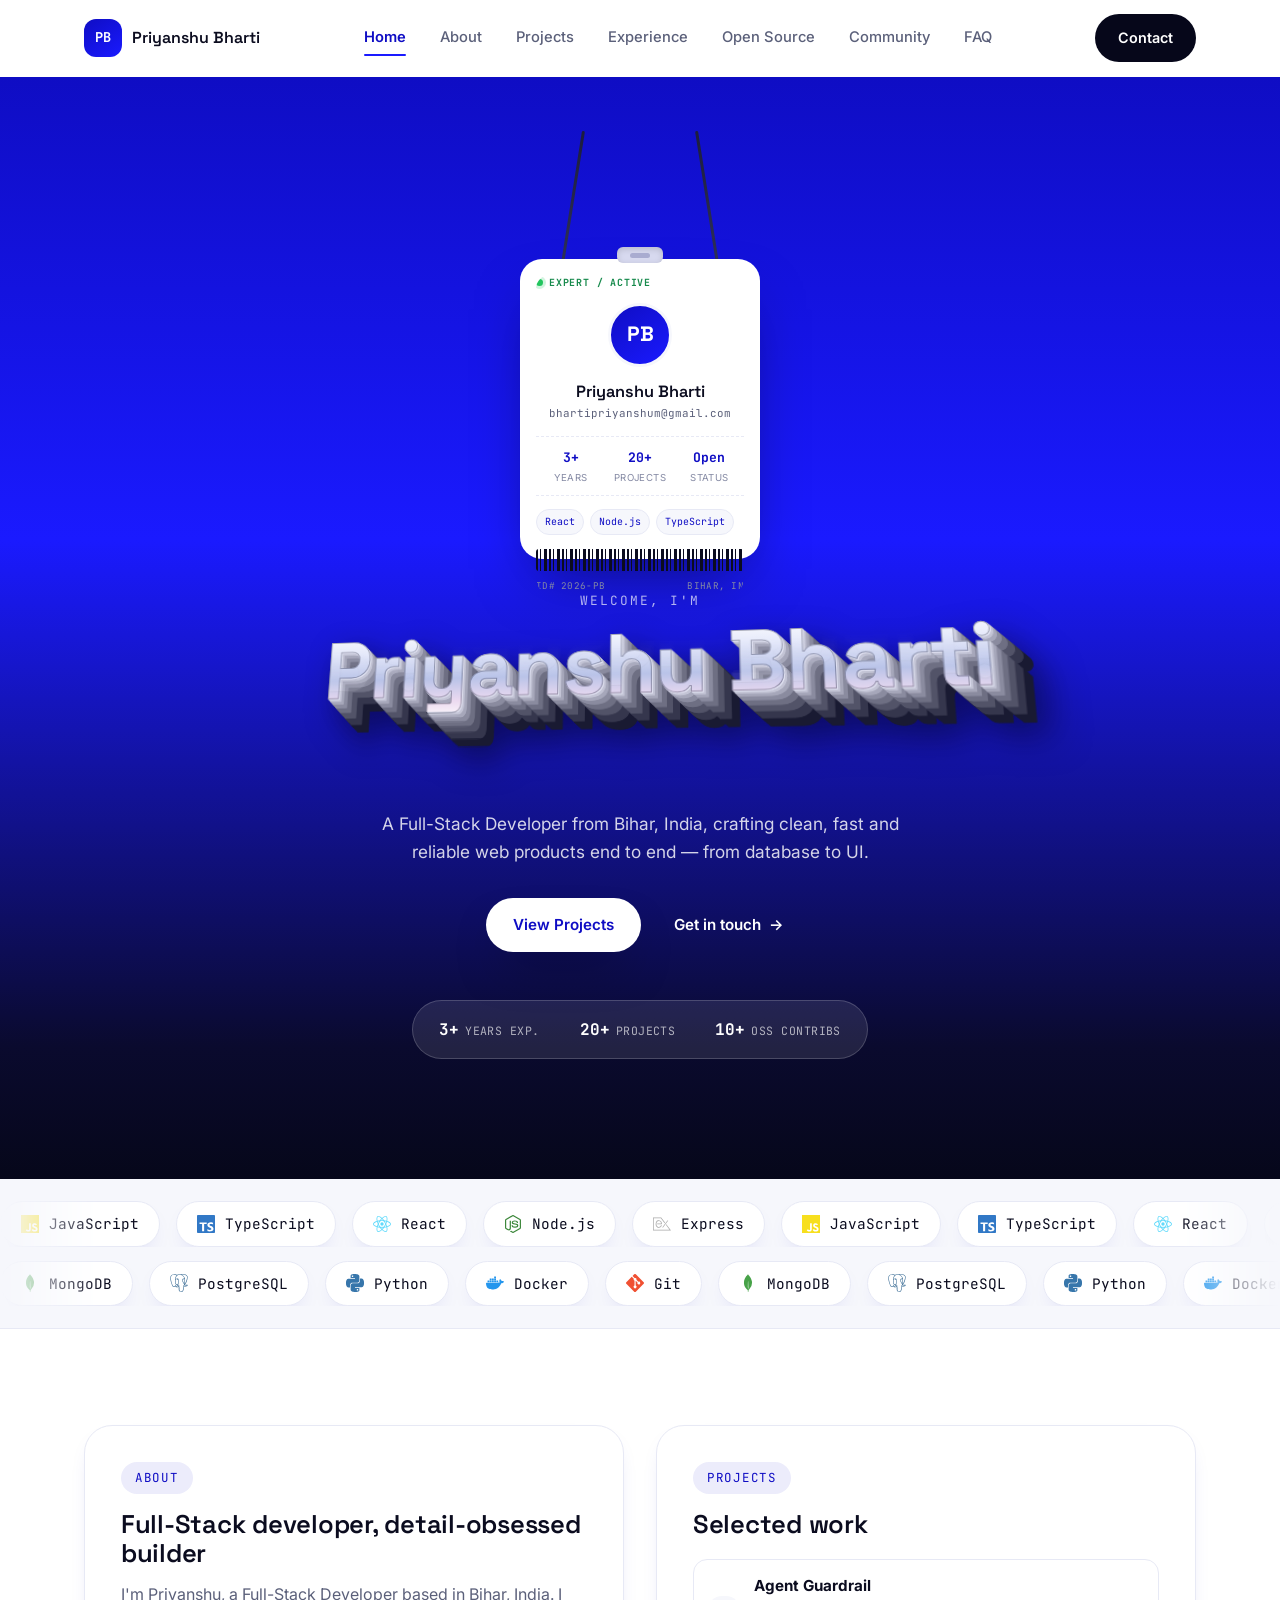
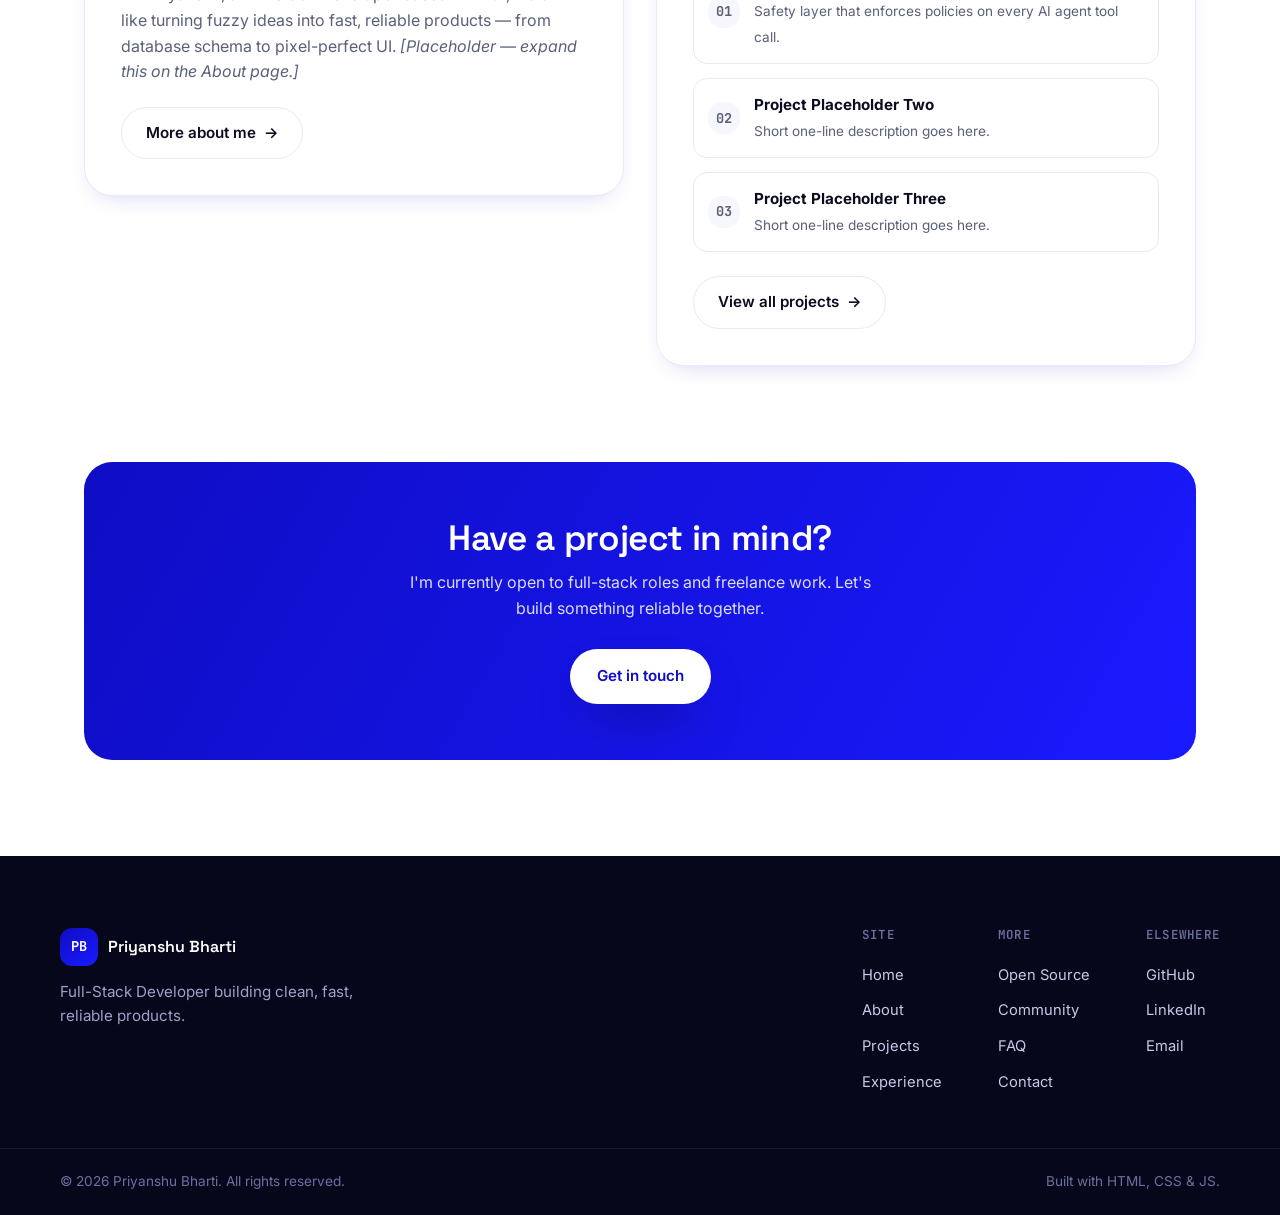
==== index.html @ 0a320a53 "Add home page with hero, tech marquee and animated ID badge Hero section with a 3D chrome name effec" ====
<!DOCTYPE html>
<html lang="en">
<head>
<meta charset="UTF-8" />
<meta name="viewport" content="width=device-width, initial-scale=1.0" />
<title>Priyanshu Bharti — Full-Stack Developer</title>
<meta name="description" content="Priyanshu Bharti is a Full-Stack Developer from Bihar, India, building clean, fast, reliable products with JavaScript, React, Node.js and more." />
<link rel="preconnect" href="https://fonts.googleapis.com" />
<link rel="preconnect" href="https://fonts.gstatic.com" crossorigin />
<link href="https://fonts.googleapis.com/css2?family=Space+Grotesk:wght@500;600;700&family=Inter:wght@400;500;600&family=JetBrains+Mono:wght@400;500;700&display=swap" rel="stylesheet" />
<link rel="stylesheet" href="css/styles.css" />
</head>
<body>

<!-- ============ NAV ============ -->
<header class="site-header">
  <div class="container nav-wrap">
    <a href="index.html" class="logo">
      <span class="logo-mark">PB</span>
      <span class="logo-name">Priyanshu Bharti</span>
    </a>

    <nav class="nav" id="siteNav">
      <a href="index.html" class="nav-link active">Home</a>
      <a href="about.html" class="nav-link">About</a>
      <a href="projects.html" class="nav-link">Projects</a>
      <a href="experience.html" class="nav-link">Experience</a>
      <a href="opensource.html" class="nav-link">Open Source</a>
      <a href="community.html" class="nav-link">Community</a>
      <a href="faq.html" class="nav-link">FAQ</a>
    </nav>

    <div class="nav-actions">
      <a href="contact.html" class="btn btn-pill-dark">Contact</a>
      <button class="hamburger" id="hamburgerBtn" aria-label="Toggle menu" aria-expanded="false" aria-controls="siteNav">
        <span></span><span></span><span></span>
      </button>
    </div>
  </div>
</header>

<!-- ============ HERO ============ -->
<section class="hero">
  <div class="lanyard">
    <div class="cord cord-left"></div>
    <div class="cord cord-right"></div>

    <div class="badge-card">
      <div class="badge-clip"><div class="badge-clip-hole"></div></div>

      <div class="badge-face">
        <div class="badge-shimmer" aria-hidden="true"></div>
        <div class="badge-hover-sweep" aria-hidden="true"></div>

        <div class="badge-status"><span class="status-dot"></span>EXPERT / ACTIVE</div>

        <div class="badge-photo">PB</div>
        <div class="badge-name">Priyanshu Bharti</div>
        <div class="badge-email">bhartipriyanshum@gmail.com</div>

        <div class="badge-stats">
          <div class="badge-stat"><span class="stat-num" data-counter="3" data-suffix="+">3+</span><span class="stat-label">Years</span></div>
          <div class="badge-stat"><span class="stat-num" data-counter="20" data-suffix="+">20+</span><span class="stat-label">Projects</span></div>
          <div class="badge-stat"><span class="stat-num">Open</span><span class="stat-label">Status</span></div>
        </div>

        <div class="badge-tags">
          <span class="tag">React</span>
          <span class="tag">Node.js</span>
          <span class="tag">TypeScript</span>
        </div>

        <div class="badge-barcode"></div>

        <div class="badge-footer">
          <span>ID# 2026-PB</span>
          <span>BIHAR, IN</span>
        </div>
      </div>
    </div>
  </div>

  <div class="hero-content container">
    <p class="hero-lead">Welcome, I'm</p>
    <h1 class="chrome-name">
      <span class="chrome-name-3d">
        <span class="chrome-name-face">Priyanshu Bharti</span>
        <span class="chrome-name-reflection" aria-hidden="true">Priyanshu Bharti</span>
      </span>
    </h1>
    <p class="hero-sub">A Full-Stack Developer from Bihar, India, crafting clean, fast and reliable web products end to end — from database to UI.</p>

    <div class="hero-ctas">
      <a href="projects.html" class="btn btn-white-pill">View Projects</a>
      <a href="contact.html" class="btn btn-ghost">Get in touch <span class="arrow-shift">→</span></a>
    </div>

    <div class="hero-stats">
      <div class="hero-stat"><strong data-counter="3" data-suffix="+">3+</strong><span>Years Exp.</span></div>
      <div class="hero-stat"><strong data-counter="20" data-suffix="+">20+</strong><span>Projects</span></div>
      <div class="hero-stat"><strong data-counter="10" data-suffix="+">10+</strong><span>OSS Contribs</span></div>
    </div>
  </div>
</section>

<!-- ============ MARQUEE ============ -->
<section class="marquee-section">
  <div class="marquee-sheen" aria-hidden="true"></div>

  <div class="marquee">
    <div class="marquee-track marquee-track-left">
      <span class="tech-chip" style="--brand:#F7DF1E"><img class="tech-chip-icon" src="assets/icons/javascript.svg" alt="" loading="lazy" />JavaScript</span>
      <span class="tech-chip" style="--brand:#3178C6"><img class="tech-chip-icon" src="assets/icons/typescript.svg" alt="" loading="lazy" />TypeScript</span>
      <span class="tech-chip" style="--brand:#61DAFB"><img class="tech-chip-icon" src="assets/icons/react.svg" alt="" loading="lazy" />React</span>
      <span class="tech-chip" style="--brand:#3C873A"><img class="tech-chip-icon" src="assets/icons/nodejs.svg" alt="" loading="lazy" />Node.js</span>
      <span class="tech-chip" style="--brand:#A9A9A9"><img class="tech-chip-icon" src="assets/icons/express.svg" alt="" loading="lazy" />Express</span>
      <span class="tech-chip" style="--brand:#F7DF1E"><img class="tech-chip-icon" src="assets/icons/javascript.svg" alt="" loading="lazy" />JavaScript</span>
      <span class="tech-chip" style="--brand:#3178C6"><img class="tech-chip-icon" src="assets/icons/typescript.svg" alt="" loading="lazy" />TypeScript</span>
      <span class="tech-chip" style="--brand:#61DAFB"><img class="tech-chip-icon" src="assets/icons/react.svg" alt="" loading="lazy" />React</span>
      <span class="tech-chip" style="--brand:#3C873A"><img class="tech-chip-icon" src="assets/icons/nodejs.svg" alt="" loading="lazy" />Node.js</span>
      <span class="tech-chip" style="--brand:#A9A9A9"><img class="tech-chip-icon" src="assets/icons/express.svg" alt="" loading="lazy" />Express</span>
    </div>
  </div>

  <div class="marquee">
    <div class="marquee-track marquee-track-right">
      <span class="tech-chip" style="--brand:#47A248"><img class="tech-chip-icon" src="assets/icons/mongodb.svg" alt="" loading="lazy" />MongoDB</span>
      <span class="tech-chip" style="--brand:#336791"><img class="tech-chip-icon" src="assets/icons/postgresql.svg" alt="" loading="lazy" />PostgreSQL</span>
      <span class="tech-chip" style="--brand:#3776AB"><img class="tech-chip-icon" src="assets/icons/python.svg" alt="" loading="lazy" />Python</span>
      <span class="tech-chip" style="--brand:#2496ED"><img class="tech-chip-icon" src="assets/icons/docker.svg" alt="" loading="lazy" />Docker</span>
      <span class="tech-chip" style="--brand:#F05032"><img class="tech-chip-icon" src="assets/icons/git.svg" alt="" loading="lazy" />Git</span>
      <span class="tech-chip" style="--brand:#47A248"><img class="tech-chip-icon" src="assets/icons/mongodb.svg" alt="" loading="lazy" />MongoDB</span>
      <span class="tech-chip" style="--brand:#336791"><img class="tech-chip-icon" src="assets/icons/postgresql.svg" alt="" loading="lazy" />PostgreSQL</span>
      <span class="tech-chip" style="--brand:#3776AB"><img class="tech-chip-icon" src="assets/icons/python.svg" alt="" loading="lazy" />Python</span>
      <span class="tech-chip" style="--brand:#2496ED"><img class="tech-chip-icon" src="assets/icons/docker.svg" alt="" loading="lazy" />Docker</span>
      <span class="tech-chip" style="--brand:#F05032"><img class="tech-chip-icon" src="assets/icons/git.svg" alt="" loading="lazy" />Git</span>
    </div>
  </div>
</section>

<!-- ============ ABOUT + PROJECTS PREVIEW ============ -->
<section class="section">
  <div class="container preview-grid reveal-group">
    <div class="preview-card">
      <span class="eyebrow">About</span>
      <h2 class="section-title" style="font-size:1.6rem;">Full-Stack developer, detail-obsessed builder</h2>
      <p style="color:var(--muted); margin-bottom:22px;">I'm Priyanshu, a Full-Stack Developer based in Bihar, India. I like turning fuzzy ideas into fast, reliable products — from database schema to pixel-perfect UI. <em>[Placeholder — expand this on the About page.]</em></p>
      <a href="about.html" class="btn btn-outline">More about me <span class="arrow-shift">→</span></a>
    </div>

    <div class="preview-card">
      <span class="eyebrow">Projects</span>
      <h2 class="section-title" style="font-size:1.6rem;">Selected work</h2>

      <div class="preview-projects-list">
        <div class="preview-project-row">
          <span class="mini-num">01</span>
          <div><strong>Agent Guardrail</strong><span>Safety layer that enforces policies on every AI agent tool call.</span></div>
        </div>
        <div class="preview-project-row">
          <span class="mini-num">02</span>
          <div><strong>Project Placeholder Two</strong><span>Short one-line description goes here.</span></div>
        </div>
        <div class="preview-project-row">
          <span class="mini-num">03</span>
          <div><strong>Project Placeholder Three</strong><span>Short one-line description goes here.</span></div>
        </div>
      </div>

      <a href="projects.html" class="btn btn-outline">View all projects <span class="arrow-shift">→</span></a>
    </div>
  </div>
</section>

<!-- ============ CONTACT CTA ============ -->
<section class="section" style="padding-top:0;">
  <div class="container">
    <div class="contact-cta reveal">
      <h2>Have a project in mind?</h2>
      <p>I'm currently open to full-stack roles and freelance work. Let's build something reliable together.</p>
      <a href="contact.html" class="btn btn-white-pill">Get in touch</a>
    </div>
  </div>
</section>

<!-- ============ FOOTER ============ -->
<footer class="site-footer">
  <div class="container footer-top">
    <div class="footer-brand">
      <div class="logo">
        <span class="logo-mark">PB</span>
        <span class="logo-name">Priyanshu Bharti</span>
      </div>
      <p class="footer-tagline">Full-Stack Developer building clean, fast, reliable products.</p>
    </div>

    <div class="footer-cols">
      <div class="footer-col">
        <h4>Site</h4>
        <a href="index.html">Home</a>
        <a href="about.html">About</a>
        <a href="projects.html">Projects</a>
        <a href="experience.html">Experience</a>
      </div>
      <div class="footer-col">
        <h4>More</h4>
        <a href="opensource.html">Open Source</a>
        <a href="community.html">Community</a>
        <a href="faq.html">FAQ</a>
        <a href="contact.html">Contact</a>
      </div>
      <div class="footer-col">
        <h4>Elsewhere</h4>
        <a href="https://github.com/" target="_blank" rel="noopener">GitHub</a>
        <a href="https://linkedin.com/" target="_blank" rel="noopener">LinkedIn</a>
        <a href="mailto:bhartipriyanshum@gmail.com">Email</a>
      </div>
    </div>
  </div>

  <div class="footer-bottom">
    <div class="container footer-bottom-inner">
      <p>&copy; 2026 Priyanshu Bharti. All rights reserved.</p>
      <p class="footer-note">Built with HTML, CSS &amp; JS.</p>
    </div>
  </div>
</footer>

<script src="js/script.js"></script>
</body>
</html>
---- css/styles.css ----
/* =========================================================
   Priyanshu Bharti — Portfolio
   Shared stylesheet, linked from every page.
   ========================================================= */

/* ---------- 1. Reset ---------- */
*, *::before, *::after { box-sizing: border-box; }
html, body, h1, h2, h3, h4, p, ul, ol, figure, blockquote { margin: 0; }
ul { padding: 0; list-style: none; }
img { max-width: 100%; display: block; }
a { color: inherit; text-decoration: none; }
button { font: inherit; color: inherit; background: none; border: none; cursor: pointer; }
input, textarea { font: inherit; color: inherit; }
html { scroll-behavior: smooth; }

/* ---------- 2. Design tokens ---------- */
:root {
  --ink: #0b0c1f;
  --muted: #5b607a;
  --muted-soft: #8489a3;
  --line: #e7e9f5;
  --bg-soft: #f6f7fc;
  --white: #ffffff;

  --blue-deep: #0f0dc4;
  --blue-electric: #1a1aff;
  --blue-mid: #4338ff;
  --navy: #06071a;
  --navy-2: #0b0d28;
  --navy-3: #11133a;

  --r-lg: 28px;
  --r-md: 20px;
  --r-sm: 14px;
  --r-pill: 999px;

  --shadow-sm: 0 10px 25px -14px rgba(15, 13, 196, 0.25);
  --shadow-md: 0 24px 48px -20px rgba(15, 13, 196, 0.32);
  --shadow-navy: 0 24px 48px -20px rgba(0, 0, 0, 0.55);

  --font-display: "Space Grotesk", sans-serif;
  --font-body: "Inter", sans-serif;
  --font-mono: "JetBrains Mono", monospace;

  /* motion */
  --ease-out-expo: cubic-bezier(0.16, 1, 0.3, 1);
  --ease-swing: cubic-bezier(0.45, 0, 0.55, 1);
  --ease-back: cubic-bezier(0.34, 1.56, 0.64, 1);
}

/* ---------- 3. Base ---------- */
body {
  font-family: var(--font-body);
  color: var(--ink);
  background: var(--white);
  line-height: 1.6;
  -webkit-font-smoothing: antialiased;
}

h1, h2, h3, h4 {
  font-family: var(--font-display);
  font-weight: 600;
  line-height: 1.15;
  letter-spacing: -0.01em;
}

:focus-visible {
  outline: 2px solid var(--blue-electric);
  outline-offset: 3px;
  border-radius: 4px;
}

.container {
  width: 100%;
  max-width: 1160px;
  margin: 0 auto;
  padding: 0 24px;
}

.section {
  padding: 96px 0;
}

.section-tight {
  padding: 64px 0;
}

.eyebrow {
  display: inline-block;
  font-family: var(--font-mono);
  font-size: 0.78rem;
  letter-spacing: 0.14em;
  text-transform: uppercase;
  color: var(--blue-deep);
  background: rgba(15, 13, 196, 0.08);
  padding: 6px 14px;
  border-radius: var(--r-pill);
  margin-bottom: 16px;
}

.eyebrow.on-dark {
  color: #cfd0ff;
  background: rgba(255, 255, 255, 0.1);
}

.section-title {
  font-size: clamp(1.9rem, 3vw, 2.6rem);
  margin-bottom: 14px;
}

.section-sub {
  color: var(--muted);
  max-width: 640px;
  font-size: 1.05rem;
}

/* ---------- 4. Buttons ---------- */
.btn {
  display: inline-flex;
  align-items: center;
  justify-content: center;
  gap: 8px;
  font-family: var(--font-body);
  font-weight: 600;
  font-size: 0.95rem;
  padding: 14px 26px;
  border-radius: var(--r-pill);
  transition: transform 0.25s var(--ease-out-expo), box-shadow 0.25s var(--ease-out-expo), background 0.25s var(--ease-out-expo), border-color 0.25s var(--ease-out-expo), color 0.25s var(--ease-out-expo);
  border: 1px solid transparent;
  white-space: nowrap;
}

.arrow-shift {
  display: inline-block;
  transition: transform 0.2s var(--ease-out-expo);
}
a:hover .arrow-shift,
.btn:hover .arrow-shift {
  transform: translate(3px, -3px);
}

.btn-white-pill {
  background: var(--white);
  color: var(--blue-deep);
  box-shadow: var(--shadow-navy);
}
.btn-white-pill:hover { transform: translateY(-2px); }

.btn-ghost {
  color: var(--white);
  padding: 14px 10px;
}
.btn-ghost:hover { transform: translateX(2px); }

.btn-pill-dark {
  background: var(--navy);
  color: var(--white);
  padding: 11px 22px;
  font-size: 0.9rem;
}
.btn-pill-dark:hover { background: var(--blue-deep); transform: translateY(-2px); }

.btn-outline {
  border: 1px solid var(--line);
  color: var(--ink);
  padding: 13px 24px;
}
.btn-outline:hover { border-color: var(--blue-electric); color: var(--blue-deep); transform: translateY(-2px); }

.btn-primary {
  background: var(--blue-electric);
  color: var(--white);
  box-shadow: var(--shadow-md);
}
.btn-primary:hover { background: var(--blue-deep); transform: translateY(-2px); }

.btn:active { transform: scale(0.96); }

/* ---------- 5. Header / Nav ---------- */
.site-header {
  position: sticky;
  top: 0;
  z-index: 100;
  background: rgba(255, 255, 255, 0.85);
  backdrop-filter: blur(14px);
  -webkit-backdrop-filter: blur(14px);
  border-bottom: 1px solid transparent;
  box-shadow: none;
  transition: box-shadow 0.3s var(--ease-out-expo), background-color 0.3s var(--ease-out-expo), border-color 0.3s var(--ease-out-expo);
}

.site-header.is-scrolled {
  border-bottom-color: var(--line);
  background: rgba(255, 255, 255, 0.92);
  box-shadow: 0 12px 28px -20px rgba(15, 13, 196, 0.35);
}

.nav-wrap {
  display: flex;
  align-items: center;
  justify-content: space-between;
  gap: 20px;
  height: 76px;
}

.logo {
  display: flex;
  align-items: center;
  gap: 10px;
  font-family: var(--font-display);
  font-weight: 600;
  font-size: 1rem;
}

.logo-mark {
  display: grid;
  place-items: center;
  width: 38px;
  height: 38px;
  border-radius: 12px;
  background: linear-gradient(145deg, var(--blue-deep), var(--blue-electric));
  color: var(--white);
  font-family: var(--font-mono);
  font-size: 0.85rem;
  font-weight: 700;
  letter-spacing: 0.02em;
  flex-shrink: 0;
}

.nav {
  display: flex;
  align-items: center;
  gap: 6px;
}

.nav-link {
  position: relative;
  font-size: 0.92rem;
  font-weight: 500;
  color: var(--muted);
  padding: 8px 14px;
  border-radius: var(--r-pill);
  transition: color 0.2s ease, background 0.2s ease;
}

.nav-link:hover { color: var(--ink); background: var(--bg-soft); }

.nav-link.active {
  color: var(--blue-deep);
  font-weight: 600;
}

.nav-link.active::after {
  content: "";
  position: absolute;
  left: 14px;
  right: 14px;
  bottom: 2px;
  height: 2px;
  background: var(--blue-electric);
  border-radius: 2px;
}

.nav-actions {
  display: flex;
  align-items: center;
  gap: 12px;
}

.hamburger {
  display: none;
  flex-direction: column;
  justify-content: center;
  gap: 5px;
  width: 40px;
  height: 40px;
  border-radius: var(--r-sm);
}

.hamburger span {
  display: block;
  width: 20px;
  height: 2px;
  background: var(--ink);
  margin: 0 auto;
  transition: transform 0.25s ease, opacity 0.25s ease;
}

.hamburger.is-open span:nth-child(1) { transform: translateY(7px) rotate(45deg); }
.hamburger.is-open span:nth-child(2) { opacity: 0; }
.hamburger.is-open span:nth-child(3) { transform: translateY(-7px) rotate(-45deg); }

/* ---------- 6. Footer ---------- */
.site-footer {
  background: var(--navy);
  color: #c7c9e6;
}

.footer-top {
  display: flex;
  flex-wrap: wrap;
  justify-content: space-between;
  gap: 48px;
  padding: 72px 0 48px;
}

.footer-brand .logo { color: var(--white); margin-bottom: 14px; }
.footer-tagline { max-width: 300px; color: #9ea1c9; font-size: 0.95rem; }

.footer-cols {
  display: flex;
  gap: 56px;
  flex-wrap: wrap;
}

.footer-col h4 {
  font-family: var(--font-mono);
  font-size: 0.78rem;
  letter-spacing: 0.1em;
  text-transform: uppercase;
  color: #6c70a0;
  margin-bottom: 16px;
}

.footer-col a {
  display: block;
  font-size: 0.92rem;
  color: #c7c9e6;
  padding: 6px 0;
  transition: color 0.2s ease;
}
.footer-col a:hover { color: var(--white); }

.footer-bottom {
  border-top: 1px solid rgba(255, 255, 255, 0.08);
}

.footer-bottom-inner {
  display: flex;
  justify-content: space-between;
  flex-wrap: wrap;
  gap: 8px;
  padding: 22px 0;
  font-size: 0.85rem;
  color: #6c70a0;
}

/* ---------- 7. Hero + Lanyard Badge ---------- */
.hero {
  position: relative;
  overflow: hidden;
  padding: 64px 0 120px;
  background: linear-gradient(180deg, var(--blue-deep) 0%, var(--blue-electric) 42%, #0a0a2e 88%, var(--navy) 100%);
  color: var(--white);
  text-align: center;
}

.lanyard {
  position: relative;
  height: 300px;
  display: flex;
  justify-content: center;
  margin-bottom: 150px;
  animation: badgeDropIn 0.9s var(--ease-out-expo) both;
  animation-delay: 0.05s;
}

.cord {
  position: absolute;
  top: -10px;
  width: 3px;
  height: 175px;
  border-radius: 3px;
  background: linear-gradient(180deg, #1c1d3d, #34365f);
  transform-origin: top center;
}
.cord-left { left: calc(50% - 58px); transform: rotate(9deg); }
.cord-right { left: calc(50% + 55px); transform: rotate(-9deg); }

.badge-card {
  position: relative;
  top: 118px;
  width: 240px;
  background: var(--white);
  color: var(--ink);
  border-radius: 22px;
  box-shadow: 0 30px 60px -20px rgba(0, 0, 0, 0.55);
  padding: 16px 16px 18px;
  text-align: left;
  animation: swing 5.2s var(--ease-swing) infinite;
  transform-origin: 50% -90px;
  transition: box-shadow 0.4s var(--ease-out-expo);
}

.badge-card:hover {
  animation-play-state: paused;
  box-shadow: 0 34px 70px -18px rgba(0, 0, 0, 0.6), 0 0 0 1px rgba(26, 26, 255, 0.12);
}

@keyframes swing {
  0%, 100% { transform: rotate(-2.5deg); }
  50% { transform: rotate(2.5deg); }
}

@keyframes badgeDropIn {
  from { opacity: 0; transform: translateY(-40px); }
  to { opacity: 1; transform: translateY(0); }
}

.badge-clip {
  width: 46px;
  height: 16px;
  background: #d7d9ef;
  border-radius: 6px;
  margin: -28px auto 12px;
  display: grid;
  place-items: center;
  box-shadow: 0 2px 6px rgba(0,0,0,0.15) inset;
  position: relative;
  z-index: 2;
}
.badge-clip-hole {
  width: 20px;
  height: 5px;
  background: #a9acd0;
  border-radius: 3px;
}

/* face wraps everything below the clip so the shimmer/glaze sweeps can be clipped to the card's rounded corners without cutting off the clip itself */
.badge-face {
  position: relative;
  overflow: hidden;
  border-radius: 14px;
}

.badge-shimmer,
.badge-hover-sweep {
  position: absolute;
  inset: 0;
  pointer-events: none;
}

.badge-shimmer {
  width: 45%;
  background: linear-gradient(105deg, transparent, rgba(255, 255, 255, 0.55), transparent);
  transform: translateX(-220%) skewX(-20deg);
  animation: badgeShimmer 6.5s ease-in-out infinite;
  animation-delay: 1.6s;
}

@keyframes badgeShimmer {
  0% { transform: translateX(-220%) skewX(-20deg); }
  100% { transform: translateX(420%) skewX(-20deg); }
}

.badge-hover-sweep {
  background: linear-gradient(
    105deg,
    transparent 0%,
    rgba(26, 26, 255, 0) 30%,
    rgba(26, 26, 255, 0.18) 50%,
    rgba(255, 255, 255, 0.4) 55%,
    rgba(26, 26, 255, 0.18) 60%,
    rgba(26, 26, 255, 0) 80%,
    transparent 100%
  );
  mix-blend-mode: multiply;
  transform: translateX(-130%);
  transition: transform 0.7s var(--ease-swing);
}
.badge-card:hover .badge-hover-sweep {
  transform: translateX(130%);
}

.badge-status {
  display: flex;
  align-items: center;
  gap: 6px;
  font-family: var(--font-mono);
  font-size: 0.62rem;
  letter-spacing: 0.08em;
  font-weight: 700;
  color: #178a4c;
  margin-bottom: 12px;
  animation: badgeFlagIn 0.5s var(--ease-out-expo) both;
  animation-delay: 0.78s;
}
.status-dot {
  width: 7px;
  height: 7px;
  border-radius: 50%;
  background: #22c55e;
  box-shadow: 0 0 0 3px rgba(34, 197, 94, 0.2);
  animation: statusPulse 2.6s ease-in-out infinite;
  animation-delay: 1.3s;
}

@keyframes statusPulse {
  0%, 100% { opacity: 0.85; box-shadow: 0 0 0 3px rgba(34, 197, 94, 0.2); }
  50% { opacity: 1; box-shadow: 0 0 0 5px rgba(34, 197, 94, 0.3); }
}

@keyframes badgeFlagIn {
  0% { opacity: 0; transform: translateY(-6px) scale(0.7); }
  100% { opacity: 1; transform: translateY(0) scale(1); }
}

.badge-photo {
  width: 64px;
  height: 64px;
  border-radius: 50%;
  background: linear-gradient(145deg, var(--blue-deep), var(--blue-electric));
  color: var(--white);
  display: grid;
  place-items: center;
  font-family: var(--font-display);
  font-weight: 700;
  font-size: 1.3rem;
  margin: 0 auto 12px;
  border: 3px solid var(--bg-soft);
  animation: badgePhotoIn 0.7s var(--ease-out-expo) both;
  animation-delay: 0.55s;
}

@keyframes badgePhotoIn {
  0% { opacity: 0; transform: scale(1.06); filter: blur(6px) saturate(0.4); }
  100% { opacity: 1; transform: scale(1); filter: blur(0) saturate(1); }
}

.badge-name {
  font-family: var(--font-display);
  font-weight: 600;
  font-size: 1.02rem;
  text-align: center;
  animation: badgeFlagIn 0.55s var(--ease-out-expo) both;
  animation-delay: 0.85s;
}

.badge-email {
  font-family: var(--font-mono);
  font-size: 0.68rem;
  color: var(--muted);
  text-align: center;
  margin-bottom: 14px;
  word-break: break-all;
  animation: badgeFlagIn 0.55s var(--ease-out-expo) both;
  animation-delay: 0.92s;
}

.badge-stats {
  display: grid;
  grid-template-columns: repeat(3, 1fr);
  border-top: 1px dashed var(--line);
  border-bottom: 1px dashed var(--line);
  padding: 10px 0;
  margin-bottom: 12px;
  animation: badgeFlagIn 0.55s var(--ease-out-expo) both;
  animation-delay: 1s;
}
.badge-stat {
  text-align: center;
  display: flex;
  flex-direction: column;
  gap: 2px;
}
.badge-stat .stat-num {
  font-family: var(--font-mono);
  font-weight: 700;
  font-size: 0.82rem;
  color: var(--blue-deep);
}
.badge-stat .stat-label {
  font-size: 0.6rem;
  color: var(--muted-soft);
  text-transform: uppercase;
  letter-spacing: 0.04em;
}

.badge-tags {
  display: flex;
  flex-wrap: wrap;
  gap: 6px;
  margin-bottom: 14px;
}
.badge-tags .tag {
  font-family: var(--font-mono);
  font-size: 0.62rem;
  background: var(--bg-soft);
  color: var(--blue-deep);
  padding: 4px 8px;
  border-radius: var(--r-pill);
  border: 1px solid var(--line);
  animation: badgeFlagIn 0.45s var(--ease-out-expo) both;
}
.badge-tags .tag:nth-child(1) { animation-delay: 1.08s; }
.badge-tags .tag:nth-child(2) { animation-delay: 1.16s; }
.badge-tags .tag:nth-child(3) { animation-delay: 1.24s; }

.badge-barcode {
  height: 22px;
  border-radius: 3px;
  margin-bottom: 8px;
  background: repeating-linear-gradient(90deg, var(--ink) 0 2px, transparent 2px 4px, var(--ink) 4px 5px, transparent 5px 8px, var(--ink) 8px 11px, transparent 11px 13px);
  opacity: 0.85;
  animation: badgeFlagIn 0.55s var(--ease-out-expo) both;
  animation-delay: 1.3s;
}

.badge-footer {
  display: flex;
  justify-content: space-between;
  font-family: var(--font-mono);
  font-size: 0.58rem;
  color: var(--muted-soft);
  letter-spacing: 0.03em;
  animation: badgeFlagIn 0.55s var(--ease-out-expo) both, badgeIdBlink 4s steps(1) infinite;
  animation-delay: 1.35s, 2.5s;
}

@keyframes badgeIdBlink {
  0%, 100% { opacity: 1; }
  92% { opacity: 1; }
  94%, 97% { opacity: 0.45; }
}

.hero-content h1,
.hero-content .hero-sub,
.hero-content .hero-ctas,
.hero-content .hero-stats {
  animation: heroRise 0.8s var(--ease-out-expo) both;
}
.hero-content h1 { animation-delay: 0.15s; }
.hero-content .hero-sub { animation-delay: 0.28s; }
.hero-content .hero-ctas { animation-delay: 0.4s; }
.hero-content .hero-stats { animation-delay: 0.52s; }

@keyframes heroRise {
  from { opacity: 0; transform: translateY(20px); }
  to { opacity: 1; transform: translateY(0); }
}

.hero-content h1 {
  margin-bottom: 20px;
}

/* ---------- 7b. 3D chrome name ---------- */
.hero-lead {
  font-family: var(--font-mono);
  font-size: 0.8rem;
  letter-spacing: 0.16em;
  text-transform: uppercase;
  color: rgba(255, 255, 255, 0.68);
  margin: 0 0 6px;
  animation: heroRise 0.8s var(--ease-out-expo) both;
  animation-delay: 0.05s;
}

.chrome-name {
  display: inline-block;
  perspective: 650px;
}

.chrome-name-3d {
  display: flex;
  flex-direction: column;
  align-items: center;
  transform: rotateX(9deg) rotateY(-7deg);
  transform-style: preserve-3d;
}

.chrome-name-face,
.chrome-name-reflection {
  display: block;
  font-family: var(--font-display);
  font-weight: 700;
  font-size: clamp(2.6rem, 8vw, 5.4rem);
  line-height: 1.05;
  letter-spacing: -0.01em;
  white-space: nowrap;
  background-image: linear-gradient(
    180deg,
    #ffffff 0%,
    #e4e8fa 14%,
    #b9c3e8 28%,
    #ecdaf0 40%,
    #ffffff 50%,
    #c3cdee 62%,
    #8891bd 76%,
    #eef0fb 90%,
    #ffffff 100%
  );
  background-size: 100% 220%;
  background-position: 0% 0%;
  -webkit-background-clip: text;
  background-clip: text;
  color: transparent;
  -webkit-text-stroke: 1px rgba(18, 20, 44, 0.35);
}

.chrome-name-face {
  position: relative;
  /* NOTE: this uses filter:drop-shadow(), not text-shadow, for the extrusion
     layers. In this Chromium build, stacking text-shadow on an element that
     also uses background-clip:text + a transparent fill silently kills the
     gradient (falls back to flat gray) — drop-shadow operates on the
     already-composited (gradient-filled) glyph, so it doesn't have that
     problem. Verified by isolated A/B test. */
  filter:
    drop-shadow(1px 1px 0 #dfe0f0)
    drop-shadow(2px 2px 0 #c3c4d5)
    drop-shadow(3px 3px 0 #a6a7ba)
    drop-shadow(4px 4px 0 #8a8b9f)
    drop-shadow(5px 5px 0 #6e6f83)
    drop-shadow(6px 6px 0 #525368)
    drop-shadow(7px 7px 0 #35364d)
    drop-shadow(8px 8px 0 #191a32)
    drop-shadow(10px 13px 16px rgba(3, 2, 20, 0.5));
  animation: chromeShimmer 7s ease-in-out infinite;
}

@keyframes chromeShimmer {
  0%, 100% { background-position: 0% 0%; }
  50% { background-position: 0% 100%; }
}

.chrome-name-reflection {
  margin-top: -0.1em;
  transform-origin: top center;
  transform: scaleY(-1);
  opacity: 0.3;
  filter: drop-shadow(2px 2px 0 rgba(180, 185, 210, 0.5));
  -webkit-mask-image: linear-gradient(to bottom, rgba(0, 0, 0, 0.6), transparent 65%);
  mask-image: linear-gradient(to bottom, rgba(0, 0, 0, 0.6), transparent 65%);
  pointer-events: none;
  user-select: none;
}

@media (max-width: 640px) {
  .chrome-name {
    perspective: 500px;
  }
  .chrome-name-3d {
    transform: rotateX(7deg) rotateY(-5deg);
  }
  .chrome-name-face,
  .chrome-name-reflection {
    font-size: clamp(2.1rem, 11vw, 3rem);
    white-space: normal;
  }
}

/* below this width the layered extrusion shadow gets visually noisy relative
   to the letterforms, so drop to a flat gradient + single soft shadow */
@media (max-width: 420px) {
  .chrome-name-3d {
    transform: none;
  }
  .chrome-name-face {
    filter: drop-shadow(0 6px 16px rgba(0, 0, 0, 0.45));
    -webkit-text-stroke: 0.6px rgba(18, 20, 44, 0.3);
    animation: none;
    background-position: 0% 30%;
  }
  .chrome-name-reflection {
    opacity: 0.2;
  }
}

.hero-sub {
  max-width: 560px;
  margin: 0 auto 32px;
  color: rgba(255, 255, 255, 0.82);
  font-size: 1.08rem;
}

.hero-ctas {
  display: flex;
  align-items: center;
  justify-content: center;
  gap: 22px;
  flex-wrap: wrap;
  margin-bottom: 48px;
}

.hero-stats {
  display: inline-flex;
  gap: 4px;
  background: rgba(255, 255, 255, 0.1);
  border: 1px solid rgba(255, 255, 255, 0.18);
  border-radius: var(--r-pill);
  padding: 8px 8px;
  flex-wrap: wrap;
  justify-content: center;
}

.hero-stat {
  display: flex;
  align-items: baseline;
  gap: 6px;
  padding: 8px 18px;
  font-family: var(--font-mono);
}
.hero-stat strong { font-size: 1rem; }
.hero-stat span { font-size: 0.72rem; color: rgba(255,255,255,0.65); text-transform: uppercase; letter-spacing: 0.04em; }

/* ---------- 8. Marquee ---------- */
.marquee-section {
  position: relative;
  border-bottom: 1px solid var(--line);
  background: var(--bg-soft);
  overflow: hidden;
  padding: 22px 0;
  display: flex;
  flex-direction: column;
  gap: 14px;
}

.marquee-sheen {
  position: absolute;
  inset: 0;
  width: 45%;
  background: linear-gradient(105deg, transparent, rgba(26, 26, 255, 0.08), transparent);
  transform: translateX(-160%) skewX(-18deg);
  animation: marqueeSheen 7s ease-in-out infinite;
  pointer-events: none;
  z-index: 1;
}

@keyframes marqueeSheen {
  0% { transform: translateX(-160%) skewX(-18deg); }
  100% { transform: translateX(320%) skewX(-18deg); }
}

.marquee {
  width: 100%;
  overflow: hidden;
  mask-image: linear-gradient(90deg, transparent, #000 8%, #000 92%, transparent);
  -webkit-mask-image: linear-gradient(90deg, transparent, #000 8%, #000 92%, transparent);
}

.marquee-track {
  display: flex;
  width: max-content;
  gap: 16px;
  transition: animation-duration 0.3s ease;
}

.marquee-track-left { animation: marqueeLeft 30s linear infinite; }
.marquee-track-right { animation: marqueeRight 26s linear infinite; }

.marquee:hover .marquee-track {
  animation-play-state: paused;
}

@keyframes marqueeLeft {
  from { transform: translateX(0); }
  to { transform: translateX(-50%); }
}
@keyframes marqueeRight {
  from { transform: translateX(-50%); }
  to { transform: translateX(0); }
}

.tech-chip {
  --brand: var(--blue-electric);
  display: inline-flex;
  align-items: center;
  gap: 10px;
  padding: 10px 20px;
  border-radius: var(--r-pill);
  background: var(--white);
  border: 1px solid var(--line);
  font-family: var(--font-mono);
  font-size: 0.9rem;
  color: var(--ink);
  white-space: nowrap;
  box-shadow: var(--shadow-sm);
  transition: transform 0.3s var(--ease-out-expo), box-shadow 0.3s var(--ease-out-expo), border-color 0.3s var(--ease-out-expo);
}

.tech-chip:hover {
  transform: translateY(-4px) scale(1.05);
  border-color: var(--brand);
  box-shadow: 0 16px 32px -12px var(--brand);
}

.tech-chip-icon {
  width: 18px;
  height: 18px;
  flex-shrink: 0;
}

/* ---------- 9. Home preview sections ---------- */
.preview-grid {
  display: grid;
  grid-template-columns: 1fr 1fr;
  gap: 32px;
  align-items: start;
}

.preview-card {
  background: var(--white);
  border: 1px solid var(--line);
  border-radius: var(--r-lg);
  padding: 36px;
  box-shadow: var(--shadow-sm);
  transition: transform 0.35s var(--ease-out-expo), border-color 0.35s var(--ease-out-expo), box-shadow 0.35s var(--ease-out-expo);
}
.preview-card:hover { transform: translateY(-4px); border-color: var(--blue-electric); box-shadow: var(--shadow-md); }

.preview-projects-list {
  display: flex;
  flex-direction: column;
  gap: 14px;
  margin: 20px 0 24px;
}

.preview-project-row {
  display: flex;
  align-items: center;
  gap: 14px;
  padding: 14px;
  border: 1px solid var(--line);
  border-radius: var(--r-sm);
  transition: border-color 0.3s var(--ease-out-expo), transform 0.3s var(--ease-out-expo);
}
.preview-project-row:hover { border-color: var(--blue-electric); transform: translateX(4px); }

.mini-num {
  font-family: var(--font-mono);
  font-size: 0.75rem;
  font-weight: 700;
  color: var(--blue-deep);
  background: var(--bg-soft);
  width: 32px;
  height: 32px;
  border-radius: var(--r-sm);
  display: grid;
  place-items: center;
  flex-shrink: 0;
}

.preview-project-row strong { display: block; font-size: 0.95rem; }
.preview-project-row span { font-size: 0.85rem; color: var(--muted); }

.contact-cta {
  background: linear-gradient(120deg, var(--blue-deep), var(--blue-electric));
  border-radius: var(--r-lg);
  padding: 56px;
  text-align: center;
  color: var(--white);
}
.contact-cta h2 { font-size: clamp(1.6rem, 3vw, 2.2rem); margin-bottom: 12px; }
.contact-cta p { color: rgba(255,255,255,0.85); max-width: 480px; margin: 0 auto 28px; }
.contact-cta .btn-white-pill { color: var(--blue-deep); }

/* ---------- 10. Cards / grid (generic) ---------- */
.card {
  background: var(--white);
  border: 1px solid var(--line);
  border-radius: var(--r-lg);
  padding: 30px;
  transition: transform 0.35s var(--ease-out-expo), border-color 0.35s var(--ease-out-expo), box-shadow 0.35s var(--ease-out-expo);
  box-shadow: var(--shadow-sm);
}
.card:hover { transform: translateY(-5px); border-color: var(--blue-electric); box-shadow: var(--shadow-md); }

/* ---------- 11. About page ---------- */
.about-grid {
  display: grid;
  grid-template-columns: 1.2fr 1fr;
  gap: 56px;
  align-items: start;
}

.about-copy p { margin-bottom: 20px; color: var(--muted); font-size: 1.03rem; }
.about-copy strong { color: var(--ink); }

.info-card {
  background: linear-gradient(150deg, var(--blue-deep), var(--blue-electric));
  color: var(--white);
  border-radius: var(--r-lg);
  padding: 32px;
  box-shadow: var(--shadow-md);
  position: sticky;
  top: 100px;
}

.info-row {
  display: flex;
  justify-content: space-between;
  gap: 16px;
  padding: 16px 0;
  border-bottom: 1px solid rgba(255, 255, 255, 0.18);
  font-size: 0.92rem;
}
.info-row:last-child { border-bottom: none; padding-bottom: 0; }
.info-row:first-child { padding-top: 0; }
.info-label { color: rgba(255,255,255,0.65); font-family: var(--font-mono); font-size: 0.78rem; text-transform: uppercase; letter-spacing: 0.05em; }
.info-value { font-weight: 600; text-align: right; }

/* ---------- 12. Projects page ---------- */
.projects-grid {
  display: grid;
  grid-template-columns: repeat(3, 1fr);
  gap: 26px;
}

.project-card-thumb-wrap {
  display: block;
  width: calc(100% + 60px);
  margin: -30px -30px 22px -30px;
  height: 168px;
  overflow: hidden;
  border-radius: var(--r-lg) var(--r-lg) 0 0;
  background: var(--bg-soft);
}

.project-card-thumb {
  display: block;
  width: 100%;
  height: 100%;
  object-fit: cover;
  transition: transform 0.5s var(--ease-out-expo);
}

.card:hover .project-card-thumb {
  transform: scale(1.06);
}

.project-card-icon {
  width: 44px;
  height: 44px;
  border-radius: var(--r-sm);
  background: var(--bg-soft);
  color: var(--blue-deep);
  font-family: var(--font-mono);
  font-weight: 700;
  display: grid;
  place-items: center;
  margin-bottom: 20px;
}

.project-card h3 { font-size: 1.15rem; margin-bottom: 8px; }
.project-card p { color: var(--muted); font-size: 0.95rem; margin-bottom: 18px; }

.tag-row {
  display: flex;
  flex-wrap: wrap;
  gap: 8px;
  margin-bottom: 22px;
}
.tag-pill {
  font-family: var(--font-mono);
  font-size: 0.72rem;
  background: var(--bg-soft);
  border: 1px solid var(--line);
  color: var(--muted);
  padding: 5px 10px;
  border-radius: var(--r-pill);
}

.project-links {
  display: flex;
  gap: 18px;
  font-size: 0.88rem;
  font-weight: 600;
}
.project-links a { color: var(--blue-deep); display: inline-flex; align-items: center; gap: 6px; }
.project-links a:hover { text-decoration: underline; }

/* ---------- 12b. Community page ---------- */
.community-grid {
  display: grid;
  grid-template-columns: repeat(2, 1fr);
  gap: 26px;
}

.community-head {
  display: flex;
  align-items: center;
  gap: 14px;
  margin-bottom: 18px;
}

.community-logo {
  width: 46px;
  height: 46px;
  border-radius: var(--r-sm);
  object-fit: contain;
  background: var(--bg-soft);
  padding: 6px;
  flex-shrink: 0;
  border: 1px solid var(--line);
}

.community-logo-fallback {
  width: 46px;
  height: 46px;
  border-radius: var(--r-sm);
  background: var(--bg-soft);
  color: var(--blue-deep);
  font-family: var(--font-mono);
  font-weight: 700;
  font-size: 0.9rem;
  display: grid;
  place-items: center;
  flex-shrink: 0;
}

.community-card h3 { font-size: 1.1rem; margin-bottom: 3px; }
.community-org { color: var(--muted); font-size: 0.88rem; }

.community-meta {
  display: block;
  font-family: var(--font-mono);
  font-size: 0.78rem;
  color: var(--muted-soft);
  margin-bottom: 16px;
}

.community-card p { color: var(--muted); font-size: 0.95rem; margin-bottom: 18px; }
.community-card .tag-row { margin-bottom: 0; }

.community-swag-img {
  width: 100%;
  border-radius: var(--r-md);
  margin-bottom: 18px;
  border: 1px solid var(--line);
}

/* ---------- 13. Experience page ---------- */
.timeline {
  position: relative;
  padding-left: 32px;
  margin-top: 48px;
}
.timeline::before {
  content: "";
  position: absolute;
  left: 6px;
  top: 6px;
  bottom: 6px;
  width: 2px;
  background: var(--line);
}

.timeline-item {
  position: relative;
  padding-bottom: 44px;
}
.timeline-item:last-child { padding-bottom: 0; }

.timeline-dot {
  position: absolute;
  left: -32px;
  top: 4px;
  width: 14px;
  height: 14px;
  border-radius: 50%;
  background: var(--blue-electric);
  box-shadow: 0 0 0 4px rgba(26, 26, 255, 0.15);
}

.timeline-year {
  font-family: var(--font-mono);
  font-size: 0.8rem;
  color: var(--blue-deep);
  font-weight: 700;
  margin-bottom: 6px;
  display: block;
}

.timeline-item h3 { font-size: 1.15rem; margin-bottom: 6px; }
.timeline-item p { color: var(--muted); max-width: 640px; }
.timeline-item p code {
  font-family: var(--font-mono);
  font-size: 0.85em;
  background: var(--bg-soft);
  color: var(--blue-deep);
  padding: 2px 5px;
  border-radius: 4px;
}
.timeline-item .role-org { color: var(--muted-soft); font-size: 0.9rem; margin-bottom: 8px; display: block; }

.skills-cloud {
  display: flex;
  flex-wrap: wrap;
  gap: 12px;
  margin-top: 28px;
}

.skill-chip {
  display: inline-flex;
  align-items: center;
  gap: 8px;
  background: var(--white);
  border: 1px solid var(--line);
  padding: 10px 16px;
  border-radius: var(--r-pill);
  font-family: var(--font-mono);
  font-size: 0.85rem;
  transition: transform 0.3s var(--ease-out-expo), border-color 0.3s var(--ease-out-expo);
}
.skill-chip:hover { transform: translateY(-3px); border-color: var(--blue-electric); }

.skill-dot { width: 9px; height: 9px; border-radius: 50%; flex-shrink: 0; }

/* ---------- 14. Open source page ---------- */
.oss-hero {
  background: var(--navy);
  color: var(--white);
}
.oss-hero .section-sub { color: #9ea1c9; }

.oss-section { background: var(--navy); padding-bottom: 110px; }

.oss-grid {
  display: grid;
  grid-template-columns: repeat(3, 1fr);
  gap: 24px;
}

.oss-card {
  background: var(--navy-2);
  border: 1px solid rgba(255,255,255,0.08);
  border-radius: var(--r-lg);
  padding: 28px;
  color: #d5d7f2;
  transition: transform 0.35s var(--ease-out-expo), border-color 0.35s var(--ease-out-expo);
}
.oss-card:hover { transform: translateY(-5px); border-color: var(--blue-electric); }

.oss-repo-head {
  display: flex;
  align-items: center;
  gap: 12px;
  margin-bottom: 14px;
}

.oss-org-logo {
  width: 34px;
  height: 34px;
  border-radius: 9px;
  object-fit: contain;
  background: var(--white);
  padding: 4px;
  flex-shrink: 0;
}

.oss-repo {
  font-family: var(--font-mono);
  font-size: 0.95rem;
  color: var(--white);
  font-weight: 600;
}
.oss-repo a {
  color: inherit;
  transition: color 0.25s var(--ease-out-expo);
}
.oss-repo a:hover {
  color: var(--blue-electric);
  text-decoration: underline;
}

.oss-desc { color: #9ea1c9; font-size: 0.92rem; margin-bottom: 22px; }
.oss-desc em { color: #c7c9ee; font-style: italic; }
.oss-desc code {
  font-family: var(--font-mono);
  font-size: 0.85em;
  background: rgba(255, 255, 255, 0.08);
  color: #e8e9fb;
  padding: 2px 5px;
  border-radius: 4px;
}

.oss-stats {
  display: flex;
  gap: 20px;
  border-top: 1px solid rgba(255,255,255,0.08);
  padding-top: 16px;
  font-family: var(--font-mono);
  font-size: 0.82rem;
}
.oss-stats strong { color: var(--white); display: block; font-size: 1.05rem; }
.oss-stats span { color: #6c70a0; font-size: 0.72rem; text-transform: uppercase; letter-spacing: 0.04em; }

/* ---------- 15. FAQ page ---------- */
.accordion { display: flex; flex-direction: column; gap: 14px; margin-top: 40px; }

.accordion-item {
  border: 1px solid var(--line);
  border-radius: var(--r-md);
  overflow: hidden;
  background: var(--white);
  transition: border-color 0.3s var(--ease-out-expo), box-shadow 0.3s var(--ease-out-expo);
}
.accordion-item.is-open { border-color: var(--blue-electric); box-shadow: var(--shadow-sm); }

.accordion-trigger {
  width: 100%;
  display: flex;
  align-items: center;
  justify-content: space-between;
  gap: 20px;
  padding: 22px 26px;
  text-align: left;
  font-family: var(--font-display);
  font-weight: 600;
  font-size: 1.02rem;
}

.accordion-icon {
  flex-shrink: 0;
  width: 32px;
  height: 32px;
  border-radius: 50%;
  background: var(--bg-soft);
  color: var(--blue-deep);
  display: grid;
  place-items: center;
  position: relative;
  transition: background 0.35s var(--ease-out-expo), color 0.35s var(--ease-out-expo);
}
.accordion-icon::before, .accordion-icon::after {
  content: "";
  position: absolute;
  background: currentColor;
  border-radius: 2px;
  transition: transform 0.35s var(--ease-out-expo);
}
.accordion-icon::before { width: 12px; height: 2px; }
.accordion-icon::after { width: 2px; height: 12px; }

.accordion-item.is-open .accordion-icon { background: var(--blue-electric); color: var(--white); }
.accordion-item.is-open .accordion-icon::before { transform: rotate(45deg); }
.accordion-item.is-open .accordion-icon::after { transform: rotate(45deg); }

.accordion-panel {
  max-height: 0;
  overflow: hidden;
  transition: max-height 0.4s var(--ease-out-expo);
}
.accordion-panel-inner {
  padding: 0 26px 24px;
  color: var(--muted);
  font-size: 0.96rem;
  max-width: 640px;
}

/* ---------- 16. Contact page ---------- */
.contact-panel {
  background: linear-gradient(135deg, var(--blue-deep), var(--blue-electric) 60%, #0a0a2e);
  border-radius: var(--r-lg);
  color: var(--white);
  padding: 56px;
  display: grid;
  grid-template-columns: 1fr 1.1fr;
  gap: 56px;
  box-shadow: var(--shadow-md);
}

.contact-links { display: flex; flex-direction: column; gap: 18px; margin-top: 28px; }
.contact-link-row {
  display: flex;
  align-items: center;
  gap: 14px;
  padding: 16px 18px;
  background: rgba(255,255,255,0.08);
  border: 1px solid rgba(255,255,255,0.16);
  border-radius: var(--r-md);
  transition: transform 0.3s var(--ease-out-expo), background 0.3s var(--ease-out-expo);
}
.contact-link-row:hover { transform: translateX(6px); background: rgba(255,255,255,0.14); }
.contact-link-icon {
  width: 38px; height: 38px; border-radius: 10px;
  background: rgba(255,255,255,0.15);
  display: grid; place-items: center;
  font-family: var(--font-mono); font-weight: 700; font-size: 0.85rem;
  flex-shrink: 0;
}
.contact-link-row strong { display: block; font-size: 0.92rem; }
.contact-link-row span { font-size: 0.8rem; color: rgba(255,255,255,0.7); font-family: var(--font-mono); }

.contact-form { display: flex; flex-direction: column; gap: 16px; }
.form-group { display: flex; flex-direction: column; gap: 8px; }
.form-group label { font-size: 0.85rem; font-weight: 600; color: rgba(255,255,255,0.85); }
.form-group input, .form-group textarea {
  background: rgba(255,255,255,0.95);
  border: 1px solid transparent;
  border-radius: var(--r-sm);
  padding: 13px 16px;
  font-size: 0.95rem;
  color: var(--ink);
}
.form-group input:focus, .form-group textarea:focus { outline: 2px solid var(--white); outline-offset: 2px; }
.form-group textarea { resize: vertical; min-height: 120px; }

.form-note {
  font-size: 0.8rem;
  color: rgba(255,255,255,0.7);
  margin-top: 4px;
}

/* ---------- 17. Misc page hero (non-home) ---------- */
.page-hero {
  padding: 64px 0 24px;
  text-align: left;
}
.page-hero.center { text-align: center; }
.page-hero.center .section-sub { margin-left: auto; margin-right: auto; }

.page-hero .eyebrow,
.page-hero h1,
.page-hero .section-sub {
  animation: heroRise 0.7s var(--ease-out-expo) both;
}
.page-hero .eyebrow { animation-delay: 0.05s; }
.page-hero h1 { animation-delay: 0.15s; }
.page-hero .section-sub { animation-delay: 0.25s; }

/* ---------- 17b. Scroll reveal system ----------
   Elements get class="reveal" (individually) or sit inside a
   class="reveal-group" container — script.js adds "reveal" to each
   direct child of a reveal-group and staggers them automatically,
   then flips "is-visible" on via IntersectionObserver. */
.reveal {
  opacity: 0;
  transform: translateY(20px);
  transition: opacity 0.7s var(--ease-out-expo), transform 0.7s var(--ease-out-expo);
  transition-delay: var(--reveal-delay, 0s);
}
.reveal.is-visible {
  opacity: 1;
  transform: translateY(0);
}

/* ---------- 17c. Reduced motion ---------- */
@media (prefers-reduced-motion: reduce) {
  *, *::before, *::after {
    animation-duration: 0.001ms !important;
    animation-iteration-count: 1 !important;
    transition-duration: 0.001ms !important;
    scroll-behavior: auto !important;
  }
  .marquee-track, .marquee-sheen {
    animation-play-state: paused !important;
  }
  .reveal {
    opacity: 1 !important;
    transform: none !important;
  }
}

/* ---------- 18. Responsive ---------- */
@media (max-width: 980px) {
  .about-grid { grid-template-columns: 1fr; }
  .info-card { position: static; }
  .projects-grid { grid-template-columns: repeat(2, 1fr); }
  .oss-grid { grid-template-columns: repeat(2, 1fr); }
  .preview-grid { grid-template-columns: 1fr; }
  .contact-panel { grid-template-columns: 1fr; padding: 40px; }
}

@media (max-width: 860px) {
  .nav { display: none; }
  .hamburger { display: flex; }

  .nav-wrap { position: relative; }
  .nav.is-open {
    display: flex;
    flex-direction: column;
    align-items: stretch;
    gap: 4px;
    position: absolute;
    top: 76px;
    left: 0;
    right: 0;
    background: var(--white);
    border: 1px solid var(--line);
    border-radius: var(--r-md);
    padding: 12px;
    box-shadow: var(--shadow-md);
  }
  .nav.is-open .nav-link { padding: 12px 16px; }
}

@media (max-width: 640px) {
  .section { padding: 64px 0; }
  .projects-grid { grid-template-columns: 1fr; }
  .oss-grid { grid-template-columns: 1fr; }
  .community-grid { grid-template-columns: 1fr; }
  .footer-top { padding: 56px 0 36px; }
  .footer-cols { gap: 36px; }
  .contact-panel { padding: 28px; }
  .hero { padding: 48px 0 88px; }
}
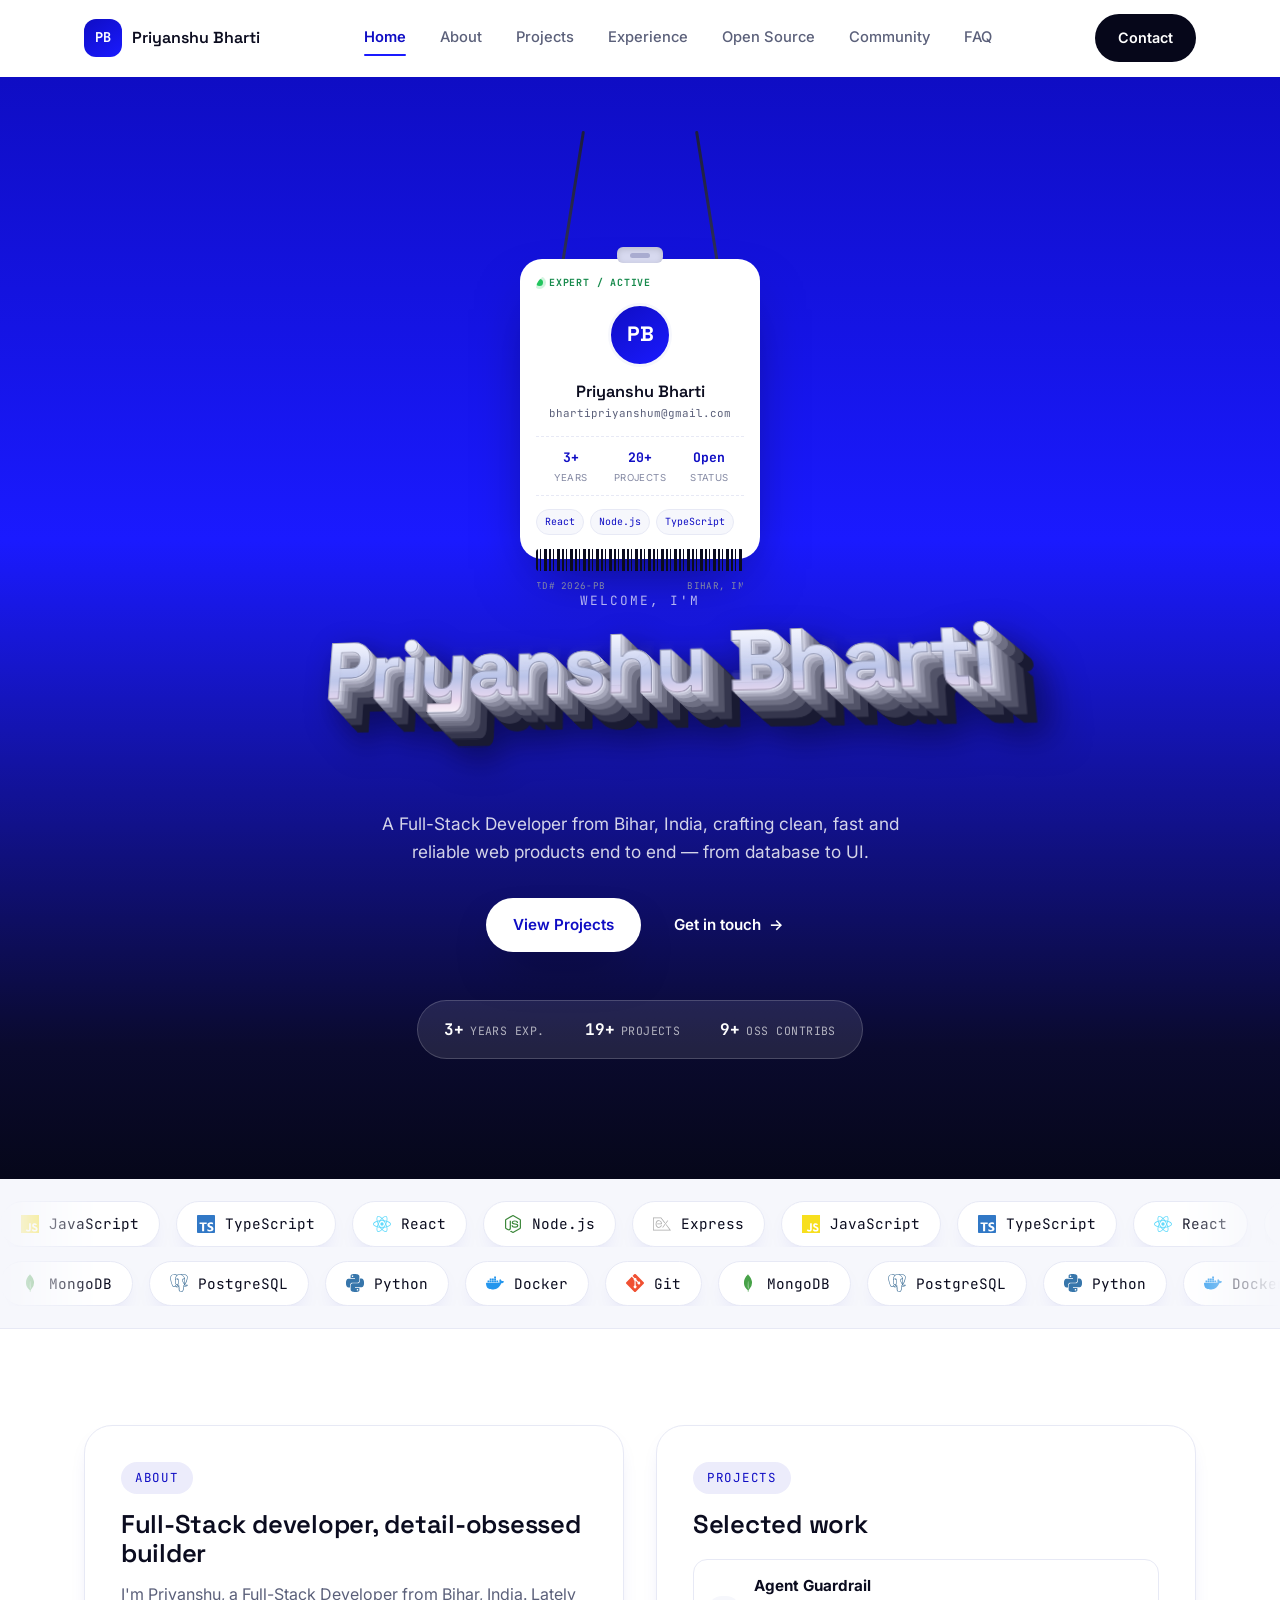
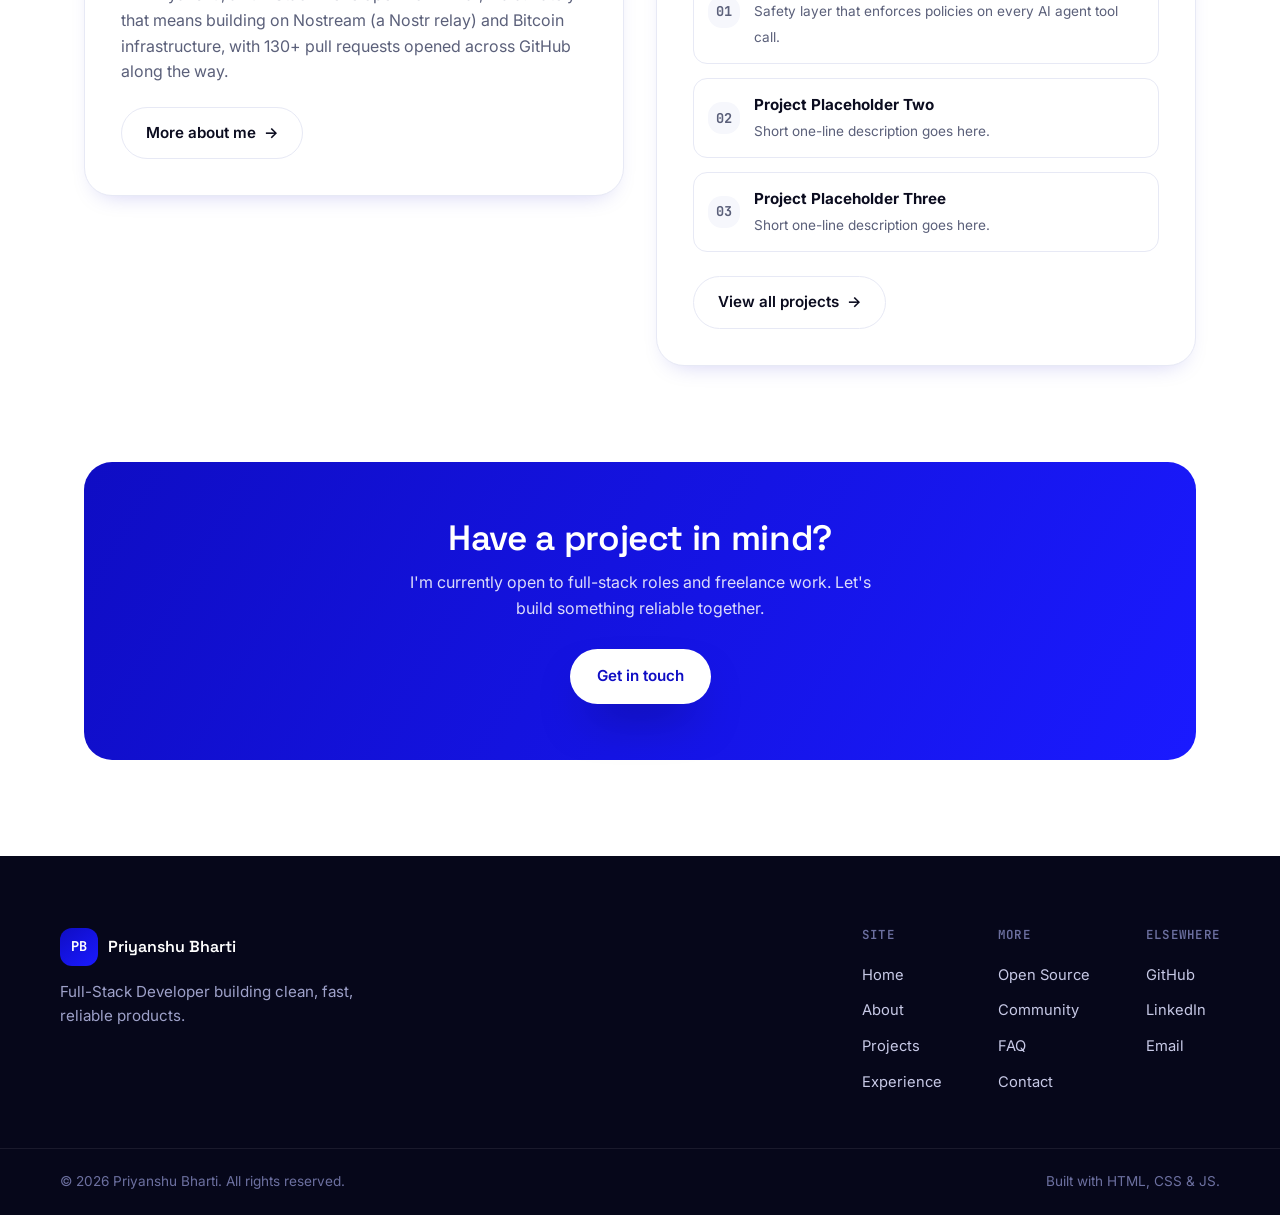
==== commit 4bec3b55: "Deepen About page and expand skills with real project stack About page now reflects actual work (Nos" ====
--- a/index.html
+++ b/index.html
@@ -144,7 +144,7 @@
     <div class="preview-card">
       <span class="eyebrow">About</span>
       <h2 class="section-title" style="font-size:1.6rem;">Full-Stack developer, detail-obsessed builder</h2>
-      <p style="color:var(--muted); margin-bottom:22px;">I'm Priyanshu, a Full-Stack Developer based in Bihar, India. I like turning fuzzy ideas into fast, reliable products — from database schema to pixel-perfect UI. <em>[Placeholder — expand this on the About page.]</em></p>
+      <p style="color:var(--muted); margin-bottom:22px;">I'm Priyanshu, a Full-Stack Developer from Bihar, India. Lately that means building on Nostream (a Nostr relay) and Bitcoin infrastructure, with 130+ pull requests opened across GitHub along the way.</p>
       <a href="about.html" class="btn btn-outline">More about me <span class="arrow-shift">→</span></a>
     </div>
 
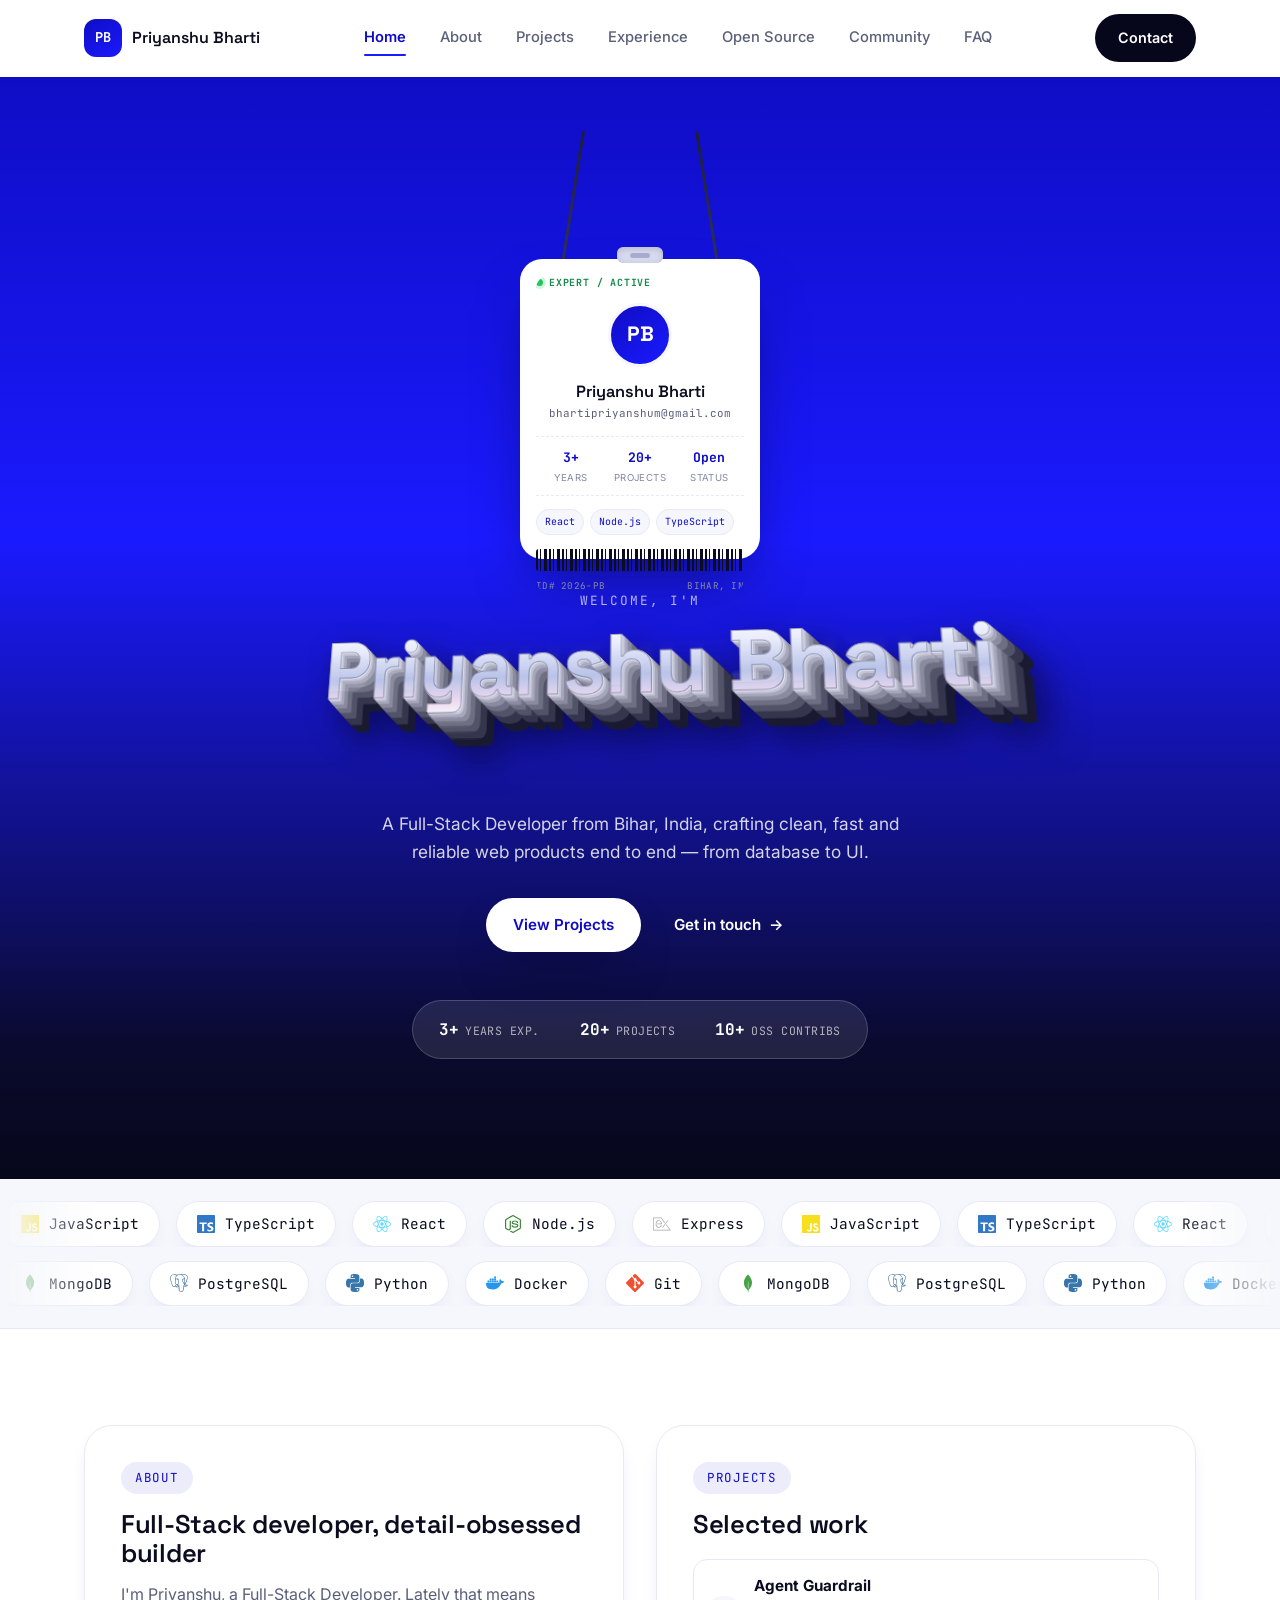
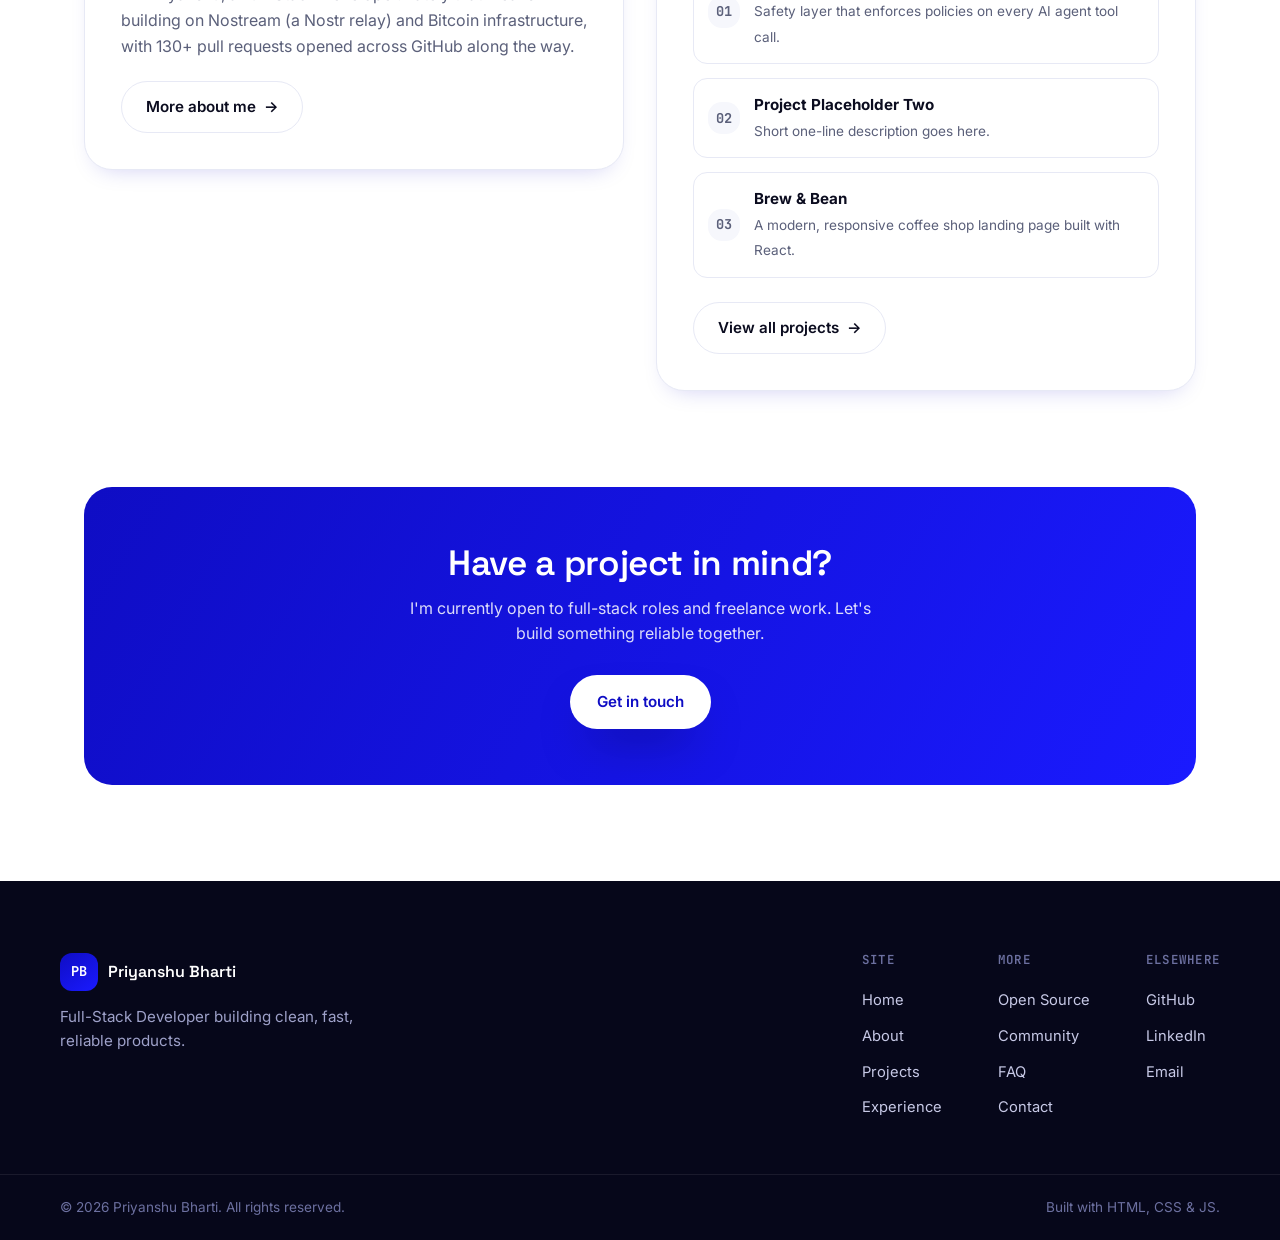
==== commit f2226bb8: "Remove Bihar from About preview, add real name to project #3" ====
--- a/index.html
+++ b/index.html
@@ -144,7 +144,7 @@
     <div class="preview-card">
       <span class="eyebrow">About</span>
       <h2 class="section-title" style="font-size:1.6rem;">Full-Stack developer, detail-obsessed builder</h2>
-      <p style="color:var(--muted); margin-bottom:22px;">I'm Priyanshu, a Full-Stack Developer from Bihar, India. Lately that means building on Nostream (a Nostr relay) and Bitcoin infrastructure, with 130+ pull requests opened across GitHub along the way.</p>
+      <p style="color:var(--muted); margin-bottom:22px;">I'm Priyanshu, a Full-Stack Developer. Lately that means building on Nostream (a Nostr relay) and Bitcoin infrastructure, with 130+ pull requests opened across GitHub along the way.</p>
       <a href="about.html" class="btn btn-outline">More about me <span class="arrow-shift">→</span></a>
     </div>
 
@@ -163,7 +163,7 @@
         </div>
         <div class="preview-project-row">
           <span class="mini-num">03</span>
-          <div><strong>Project Placeholder Three</strong><span>Short one-line description goes here.</span></div>
+          <div><strong>Brew &amp; Bean</strong><span>A modern, responsive coffee shop landing page built with React.</span></div>
         </div>
       </div>
 
--- a/css/styles.css
+++ b/css/styles.css
@@ -1248,6 +1248,20 @@
   flex-shrink: 0;
 }
 
+.oss-org-logo-fallback {
+  width: 34px;
+  height: 34px;
+  border-radius: 9px;
+  background: rgba(26, 26, 255, 0.18);
+  color: var(--white);
+  font-family: var(--font-mono);
+  font-weight: 700;
+  font-size: 0.8rem;
+  display: grid;
+  place-items: center;
+  flex-shrink: 0;
+}
+
 .oss-repo {
   font-family: var(--font-mono);
   font-size: 0.95rem;
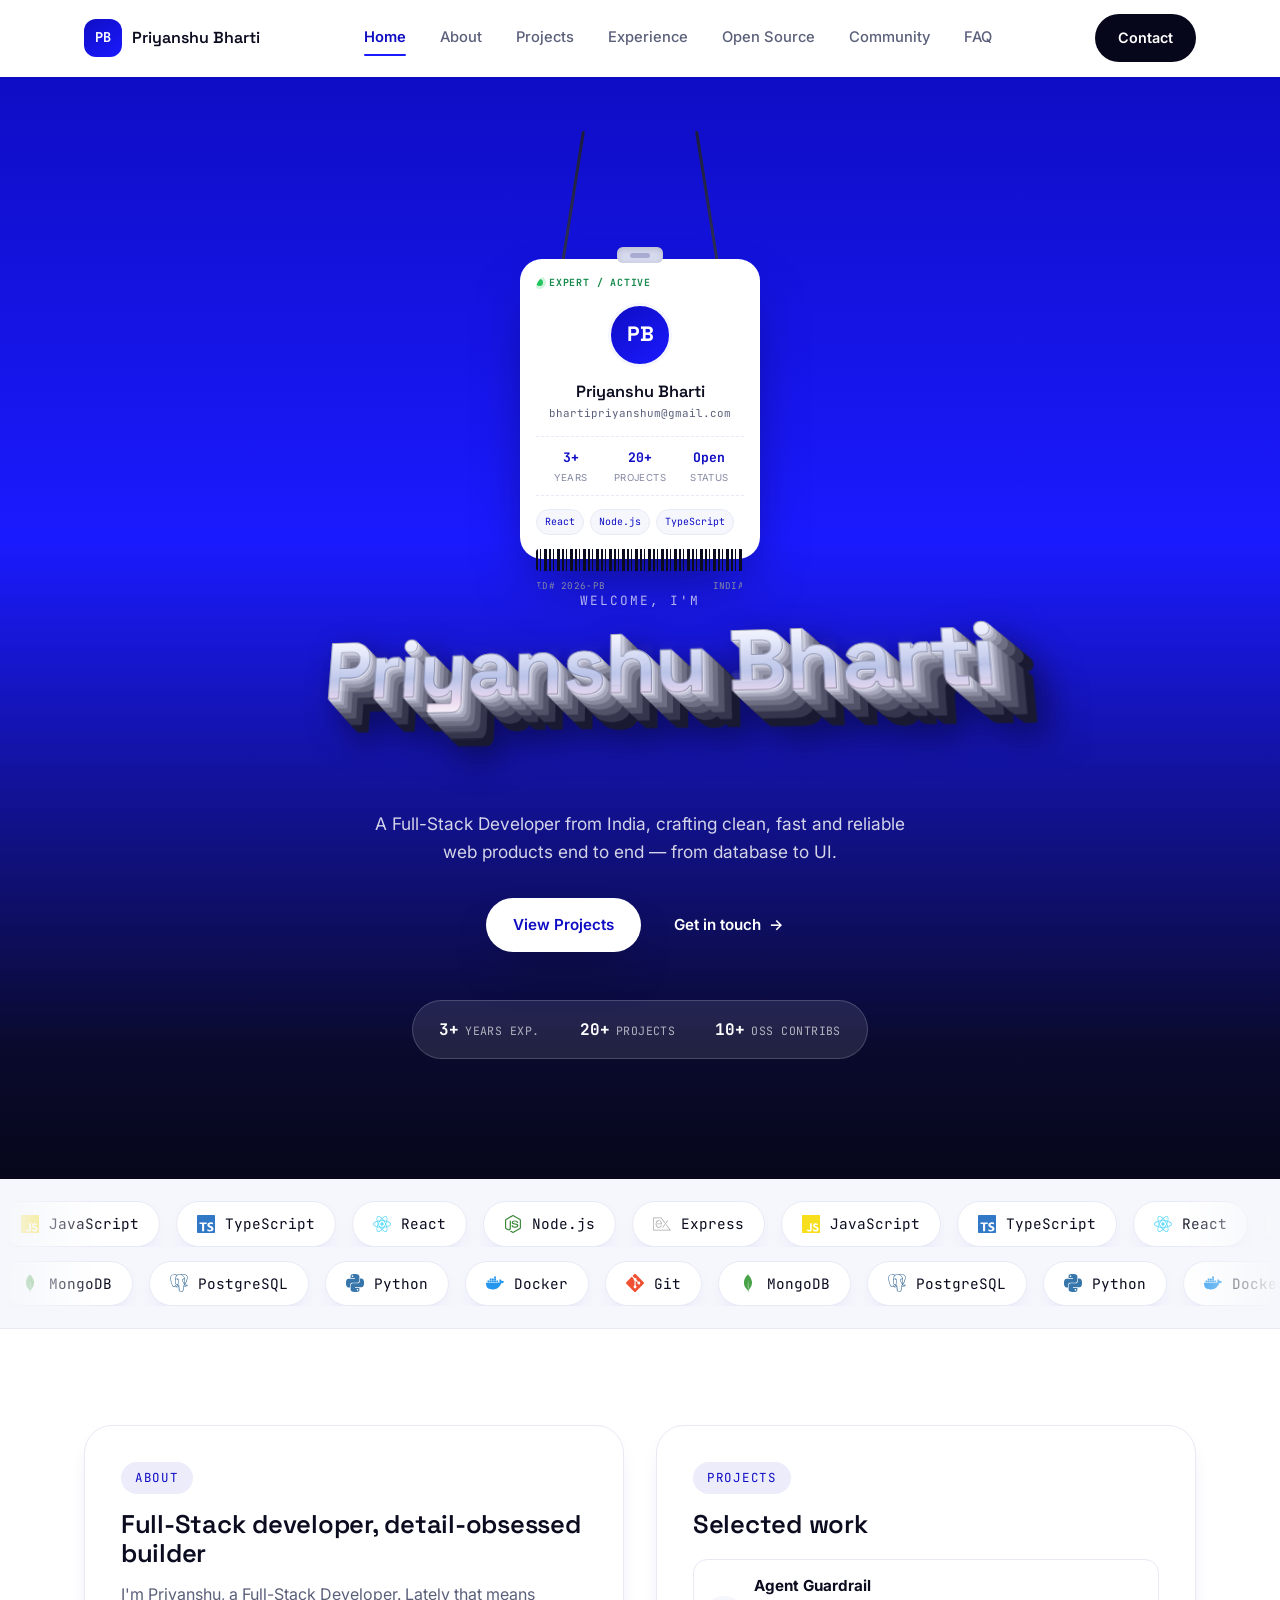
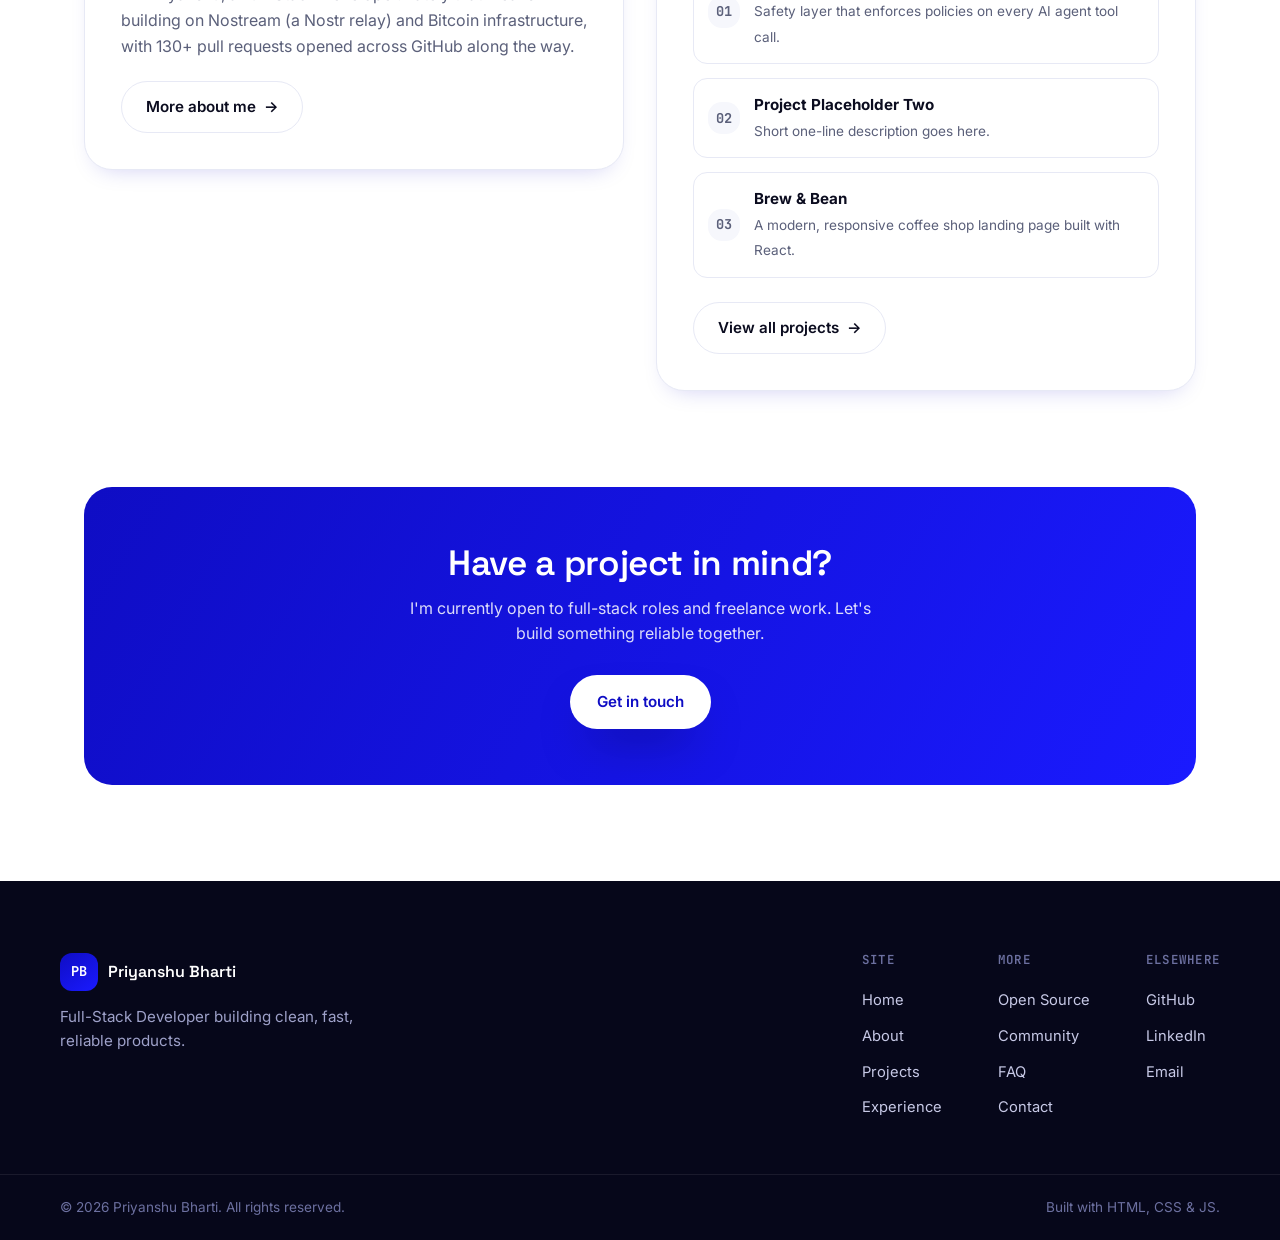
==== commit 70958a9e: "Remove all Bihar mentions across the site" ====
--- a/index.html
+++ b/index.html
@@ -4,7 +4,7 @@
 <meta charset="UTF-8" />
 <meta name="viewport" content="width=device-width, initial-scale=1.0" />
 <title>Priyanshu Bharti — Full-Stack Developer</title>
-<meta name="description" content="Priyanshu Bharti is a Full-Stack Developer from Bihar, India, building clean, fast, reliable products with JavaScript, React, Node.js and more." />
+<meta name="description" content="Priyanshu Bharti is a Full-Stack Developer from India, building clean, fast, reliable products with JavaScript, React, Node.js and more." />
 <link rel="preconnect" href="https://fonts.googleapis.com" />
 <link rel="preconnect" href="https://fonts.gstatic.com" crossorigin />
 <link href="https://fonts.googleapis.com/css2?family=Space+Grotesk:wght@500;600;700&family=Inter:wght@400;500;600&family=JetBrains+Mono:wght@400;500;700&display=swap" rel="stylesheet" />
@@ -74,7 +74,7 @@
 
         <div class="badge-footer">
           <span>ID# 2026-PB</span>
-          <span>BIHAR, IN</span>
+          <span>INDIA</span>
         </div>
       </div>
     </div>
@@ -88,7 +88,7 @@
         <span class="chrome-name-reflection" aria-hidden="true">Priyanshu Bharti</span>
       </span>
     </h1>
-    <p class="hero-sub">A Full-Stack Developer from Bihar, India, crafting clean, fast and reliable web products end to end — from database to UI.</p>
+    <p class="hero-sub">A Full-Stack Developer from India, crafting clean, fast and reliable web products end to end — from database to UI.</p>
 
     <div class="hero-ctas">
       <a href="projects.html" class="btn btn-white-pill">View Projects</a>
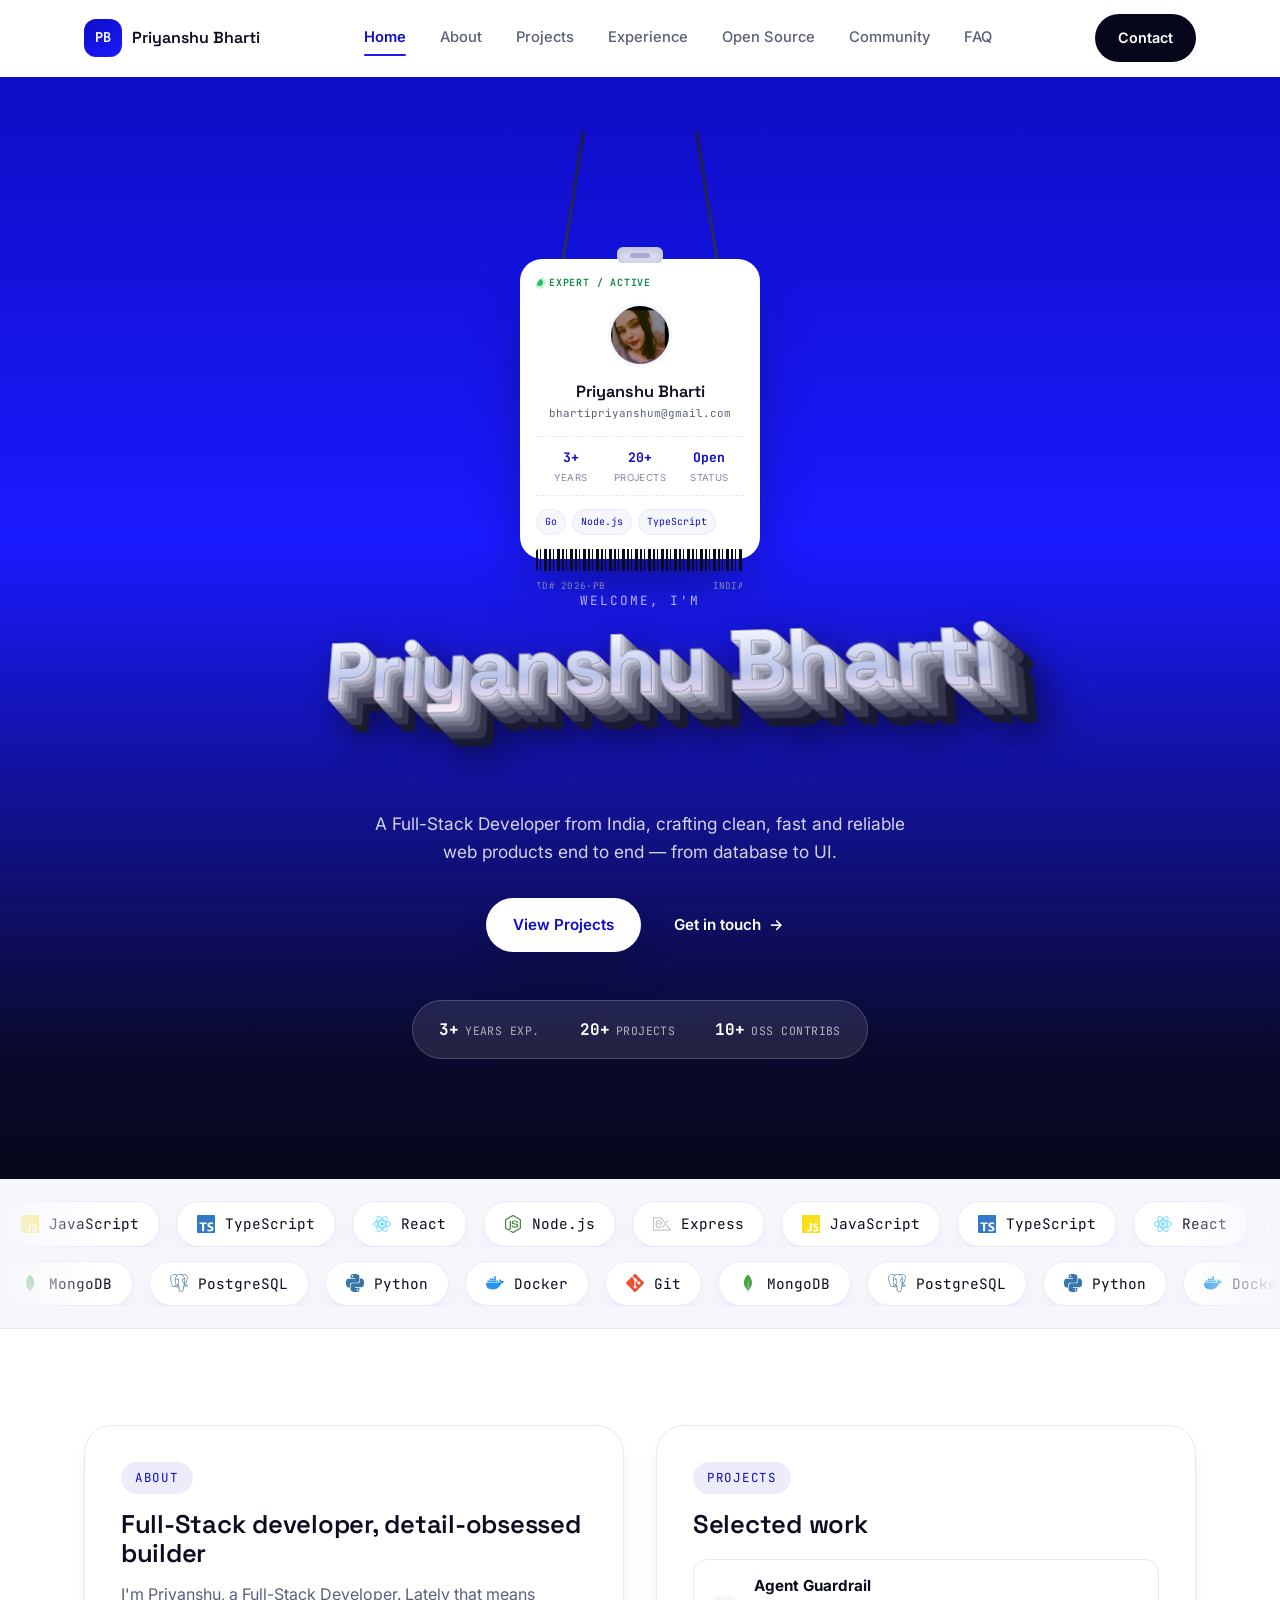
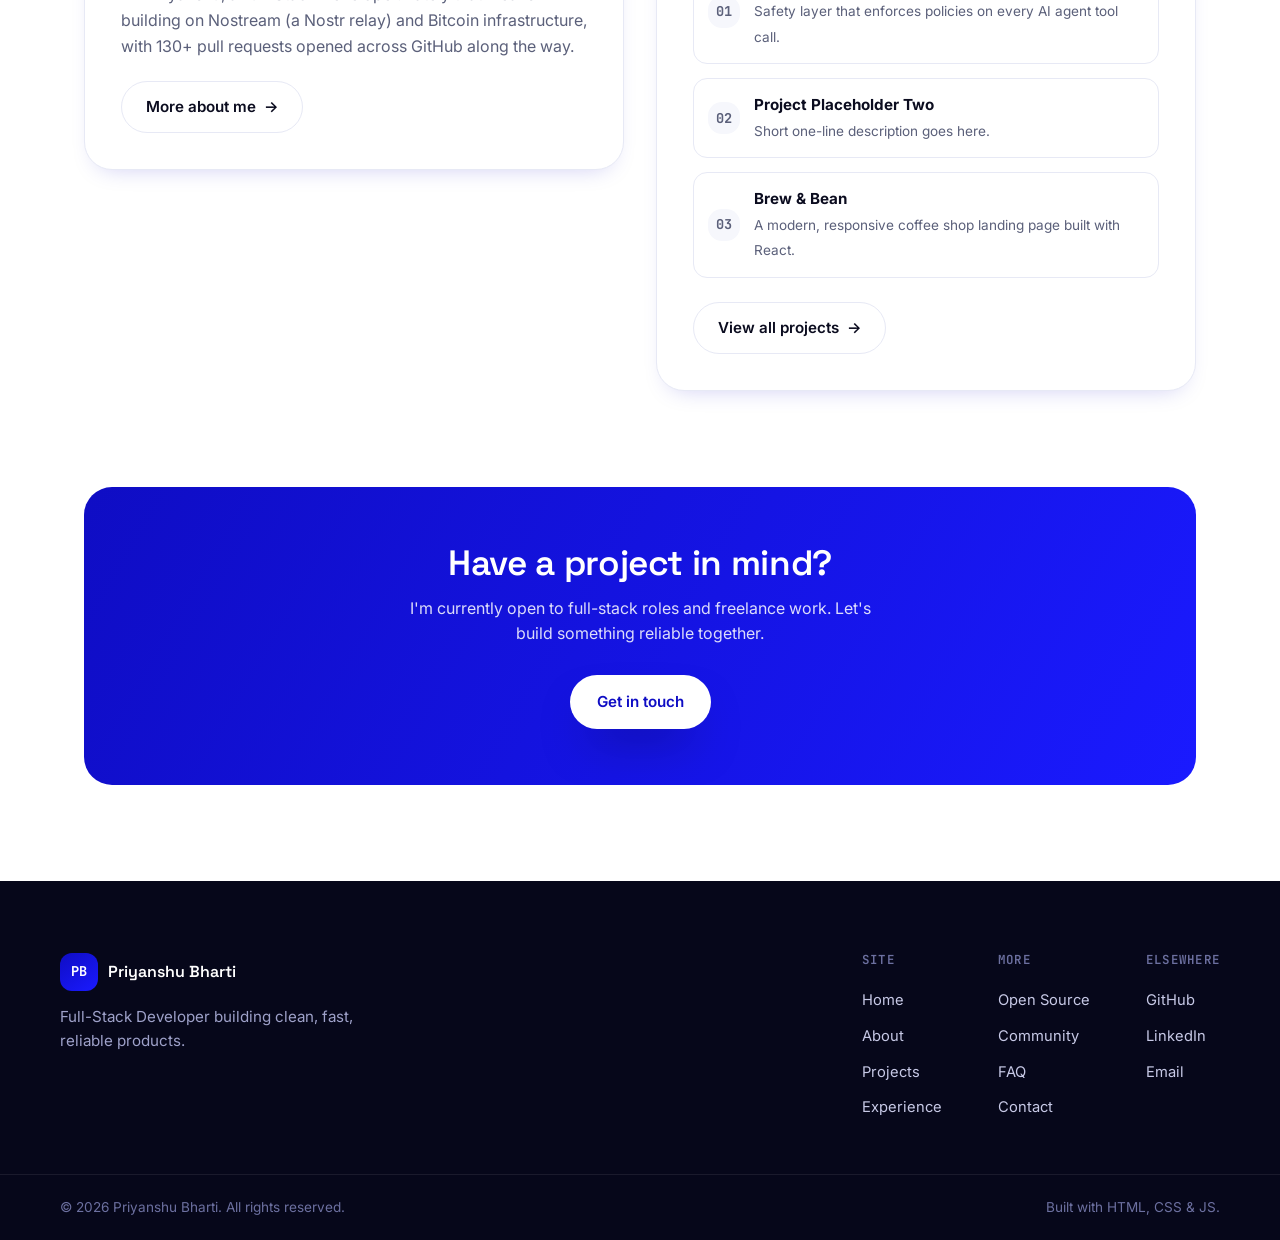
==== commit e33ecc2c: "Add real profile photo to hero badge, swap React tag for Go" ====
--- a/index.html
+++ b/index.html
@@ -54,7 +54,7 @@
 
         <div class="badge-status"><span class="status-dot"></span>EXPERT / ACTIVE</div>
 
-        <div class="badge-photo">PB</div>
+        <div class="badge-photo"><img src="assets/images/profile-photo.jpg" alt="Priyanshu Bharti" loading="lazy" /></div>
         <div class="badge-name">Priyanshu Bharti</div>
         <div class="badge-email">bhartipriyanshum@gmail.com</div>
 
@@ -65,7 +65,7 @@
         </div>
 
         <div class="badge-tags">
-          <span class="tag">React</span>
+          <span class="tag">Go</span>
           <span class="tag">Node.js</span>
           <span class="tag">TypeScript</span>
         </div>
--- a/css/styles.css
+++ b/css/styles.css
@@ -518,8 +518,15 @@
   font-size: 1.3rem;
   margin: 0 auto 12px;
   border: 3px solid var(--bg-soft);
+  overflow: hidden;
   animation: badgePhotoIn 0.7s var(--ease-out-expo) both;
   animation-delay: 0.55s;
+}
+
+.badge-photo img {
+  width: 100%;
+  height: 100%;
+  object-fit: cover;
 }
 
 @keyframes badgePhotoIn {
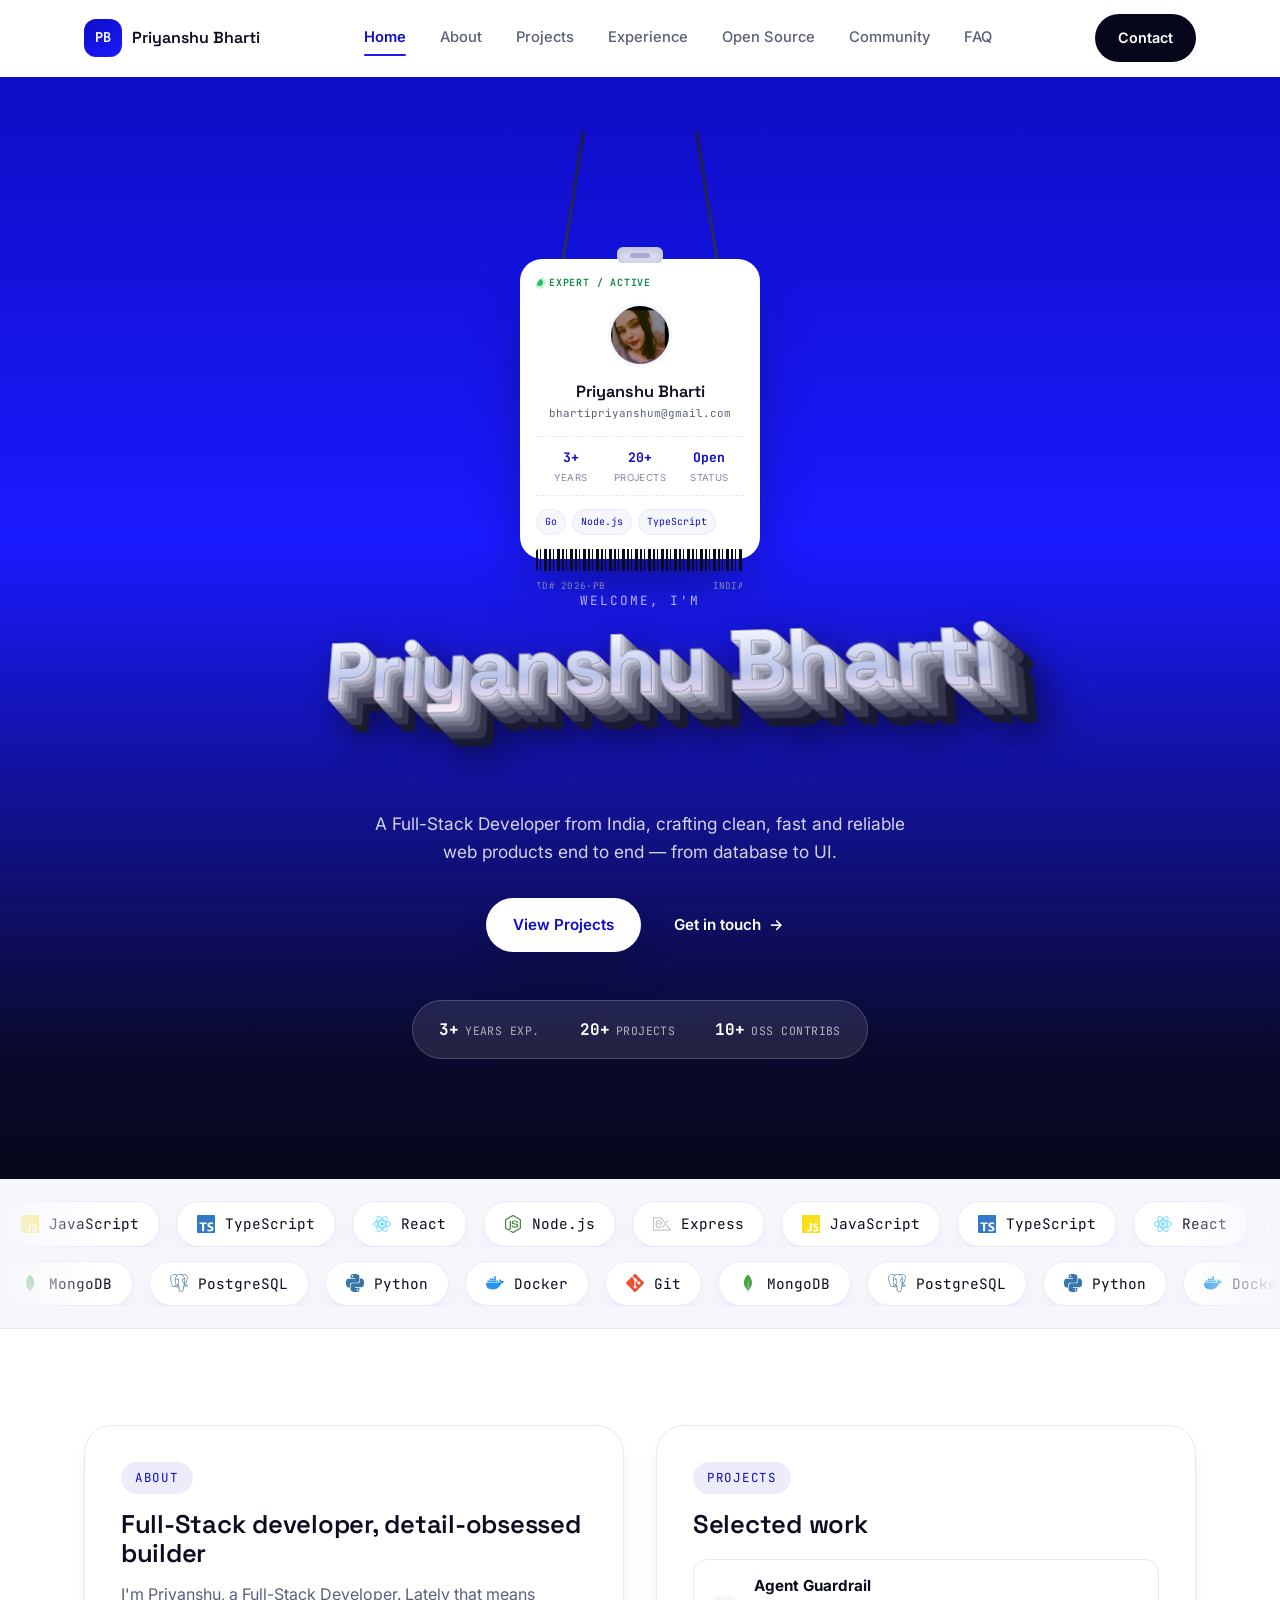
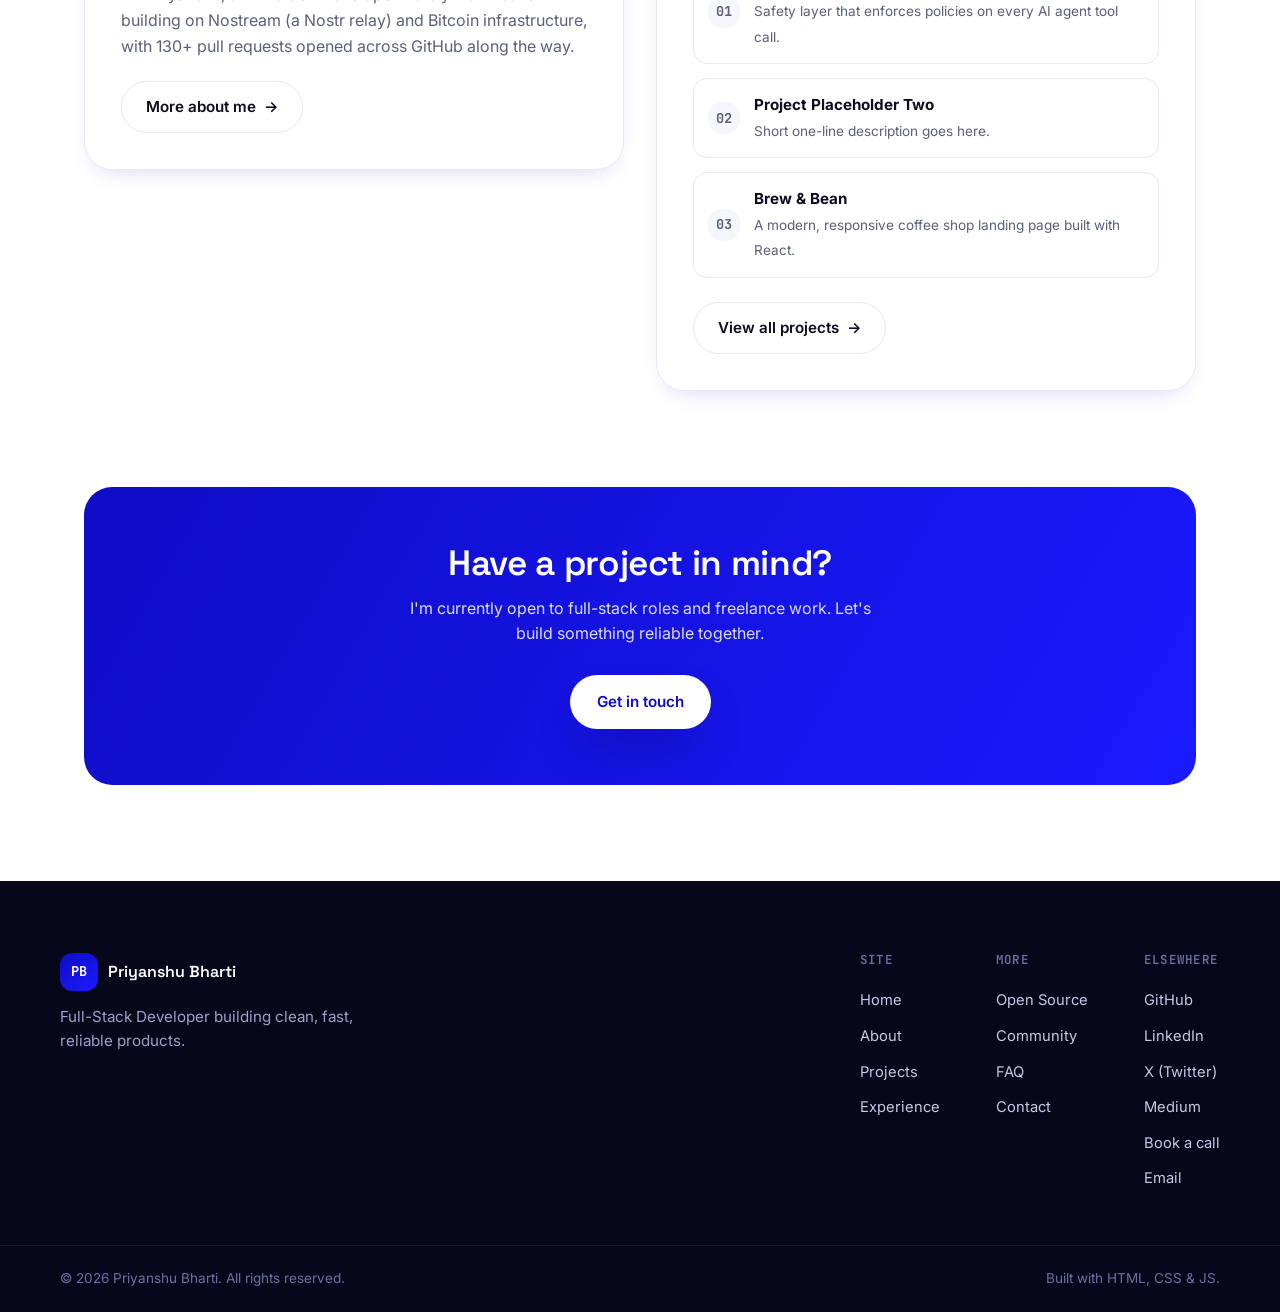
==== commit cf622b88: "Add real GitHub, LinkedIn, X, Medium and Cal.com links Contact page and every page's footer now link" ====
--- a/index.html
+++ b/index.html
@@ -211,8 +211,11 @@
       </div>
       <div class="footer-col">
         <h4>Elsewhere</h4>
-        <a href="https://github.com/" target="_blank" rel="noopener">GitHub</a>
-        <a href="https://linkedin.com/" target="_blank" rel="noopener">LinkedIn</a>
+        <a href="https://github.com/Priyanshubhartistm" target="_blank" rel="noopener">GitHub</a>
+        <a href="https://www.linkedin.com/in/priyanshu-bharti-441823229/" target="_blank" rel="noopener">LinkedIn</a>
+        <a href="https://x.com/PriyanshuB74940" target="_blank" rel="noopener">X (Twitter)</a>
+        <a href="https://medium.com/@bhartipriyanshustm" target="_blank" rel="noopener">Medium</a>
+        <a href="https://cal.com/priyanshu-bharti-oubnjc" target="_blank" rel="noopener">Book a call</a>
         <a href="mailto:bhartipriyanshum@gmail.com">Email</a>
       </div>
     </div>
